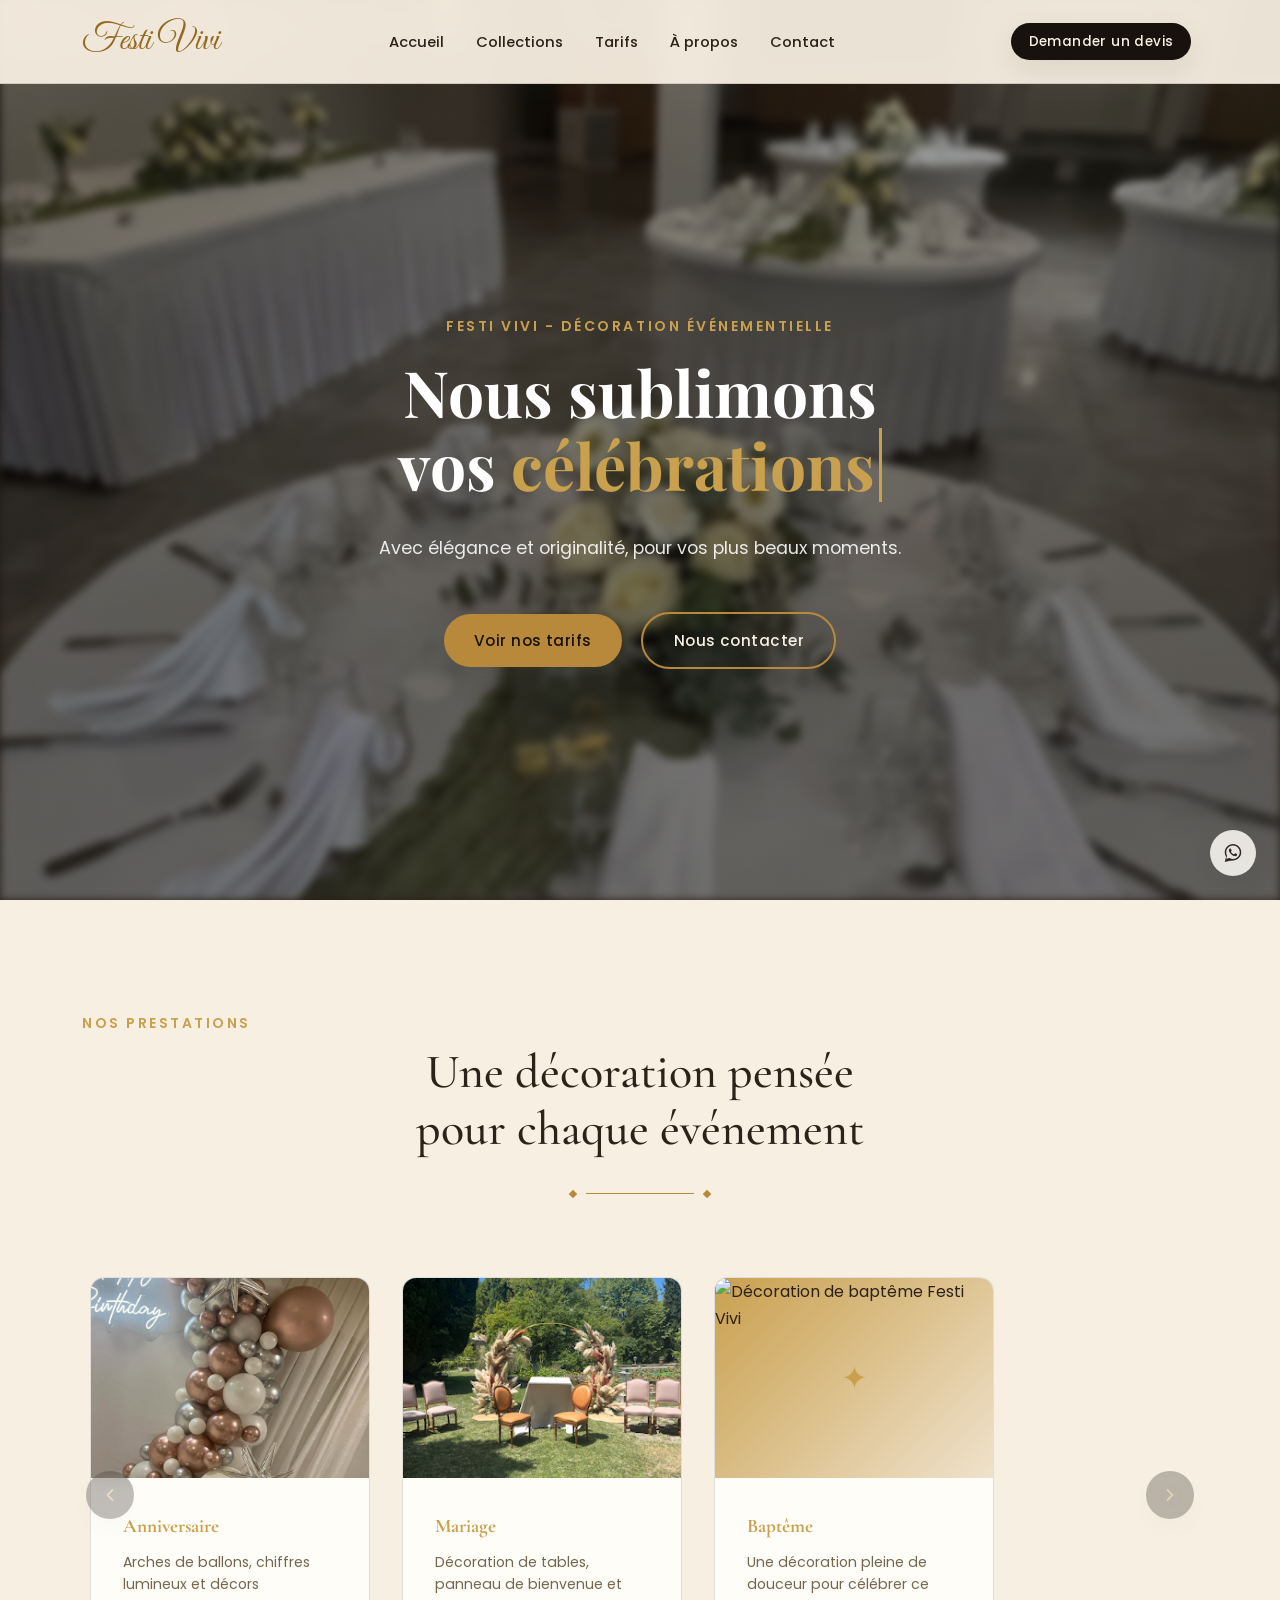
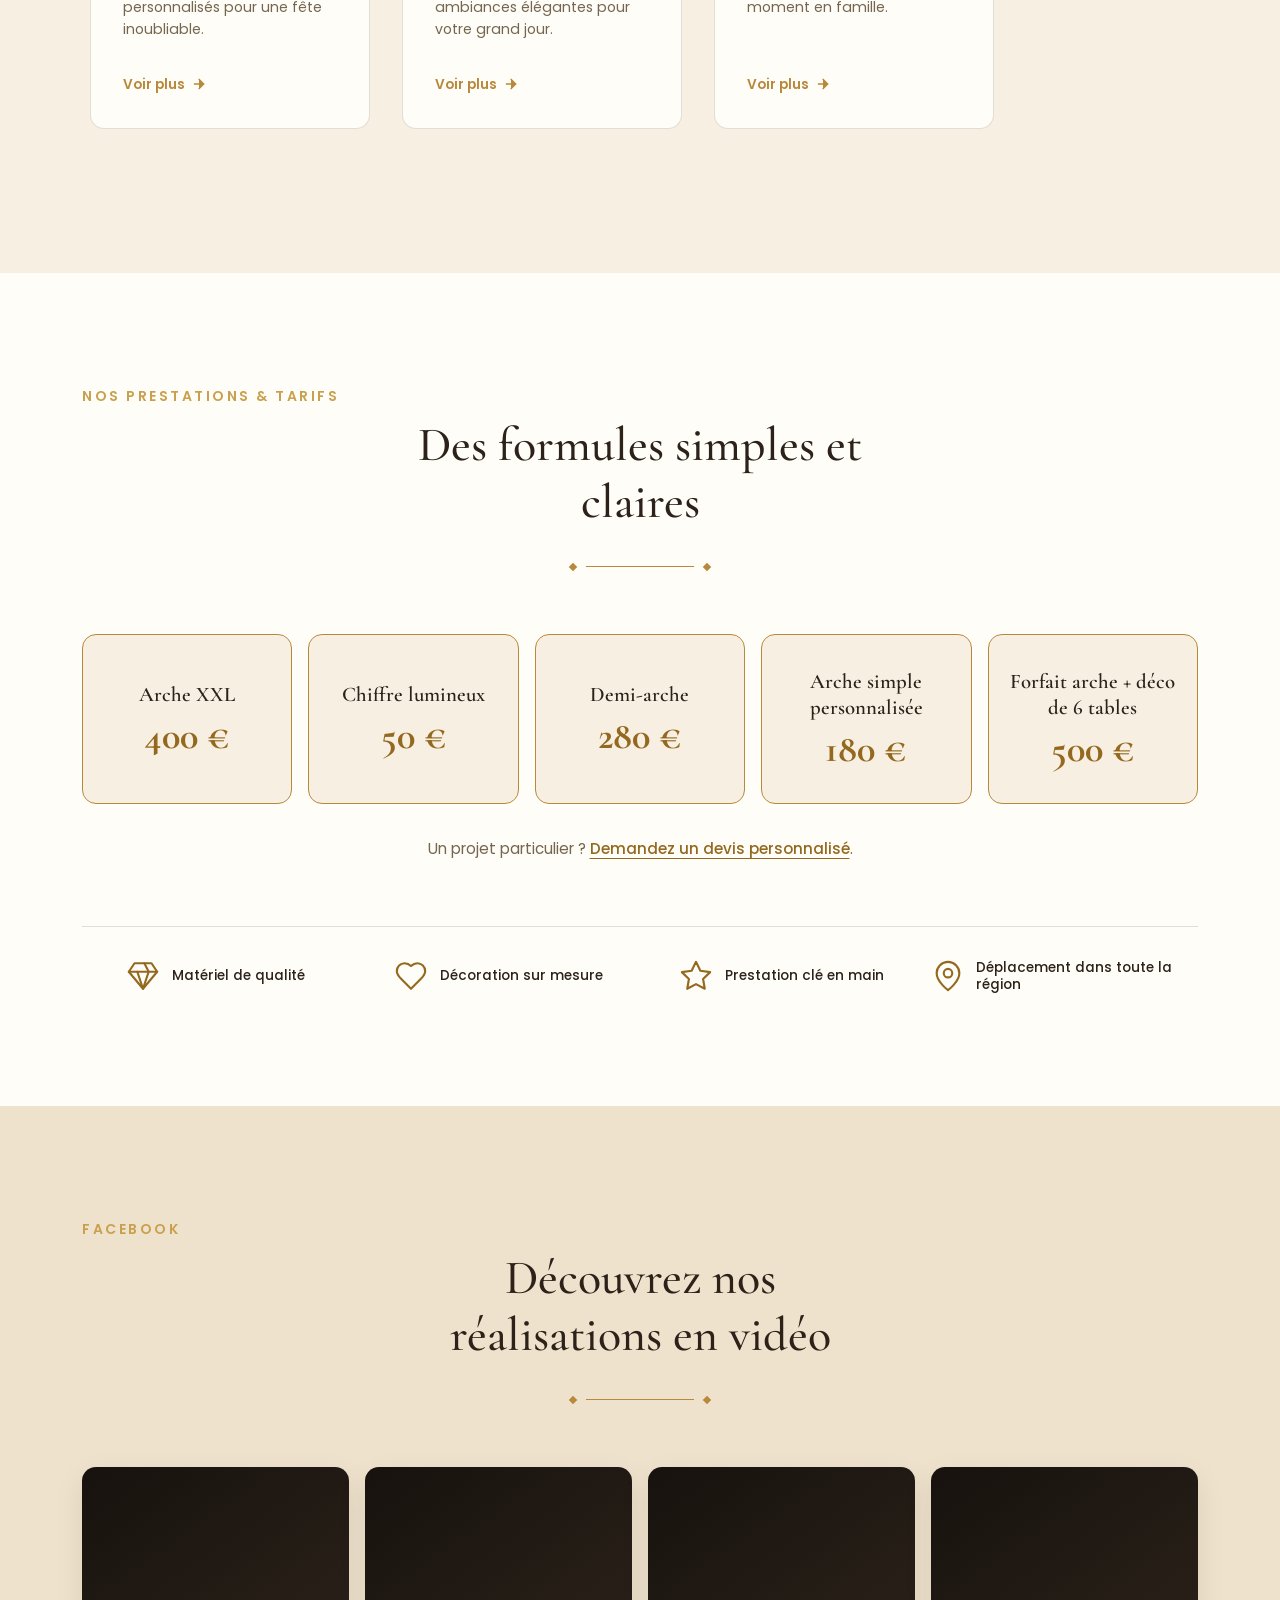
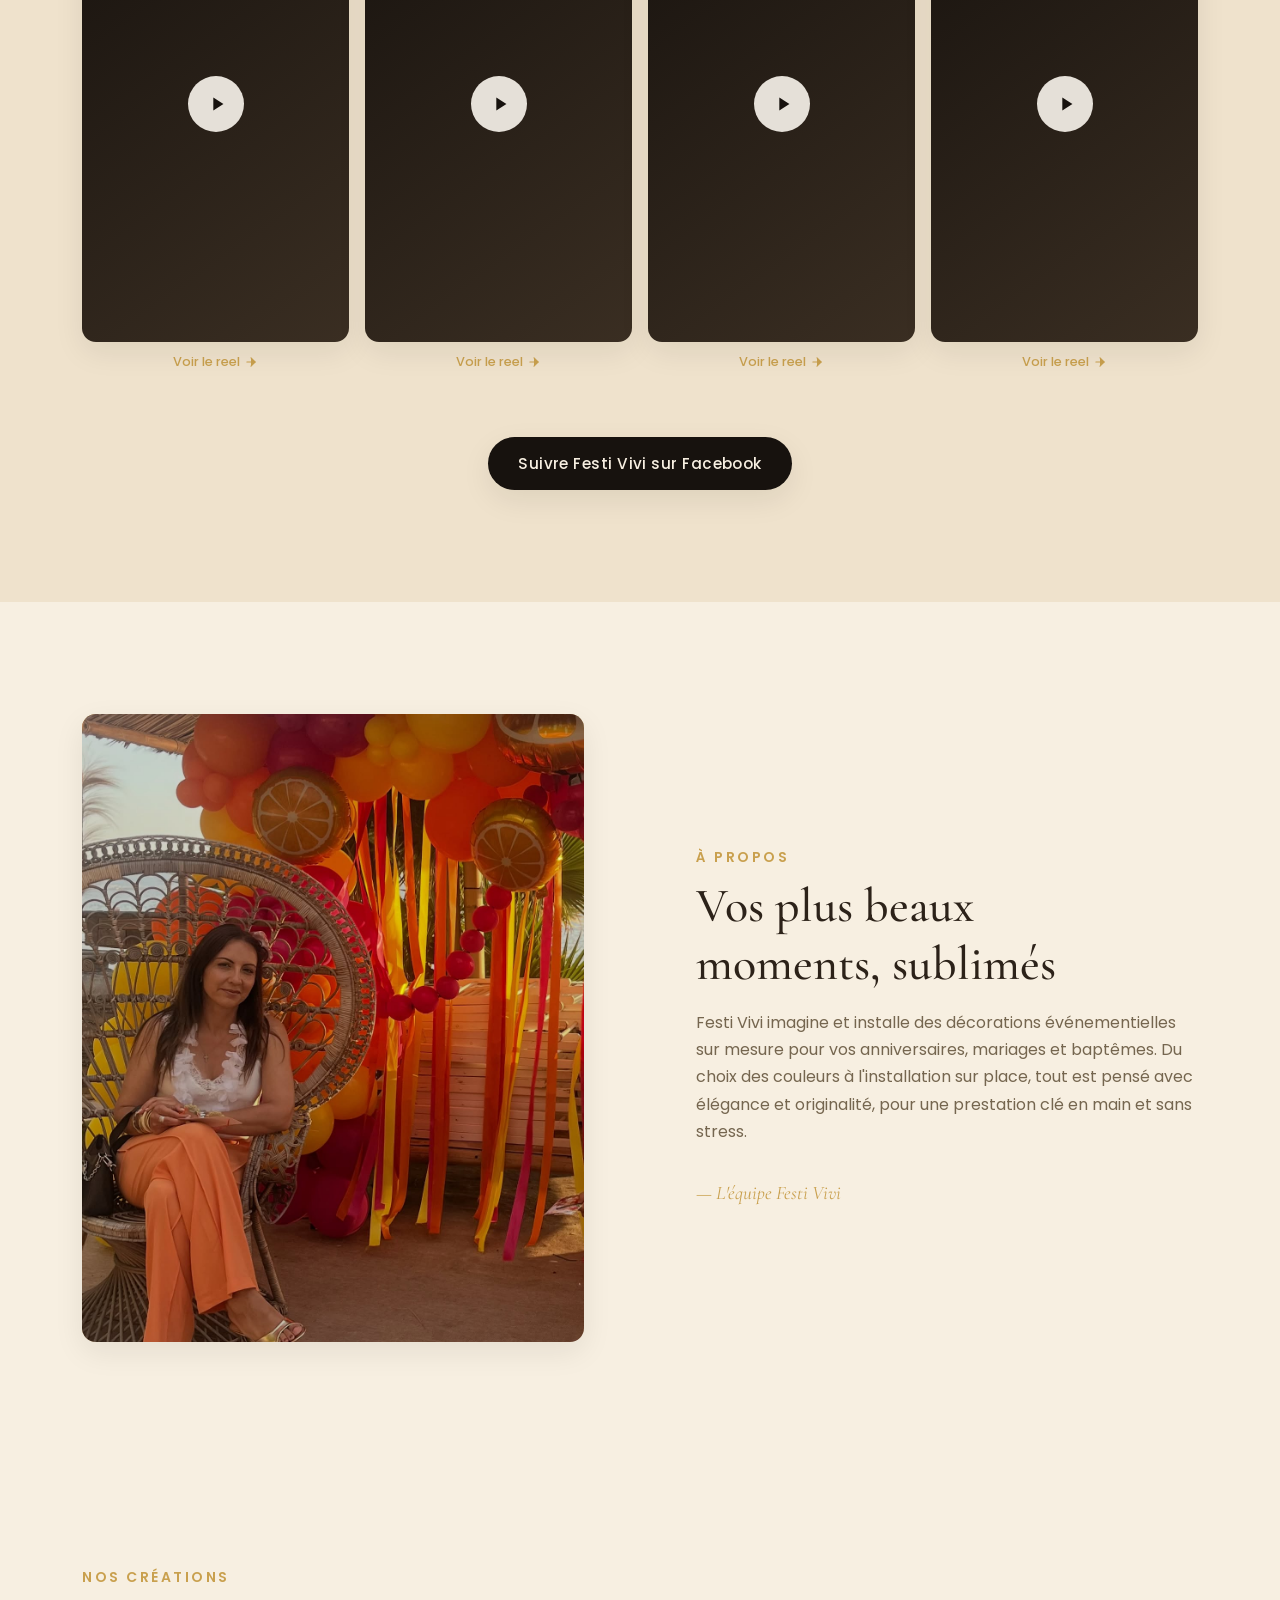
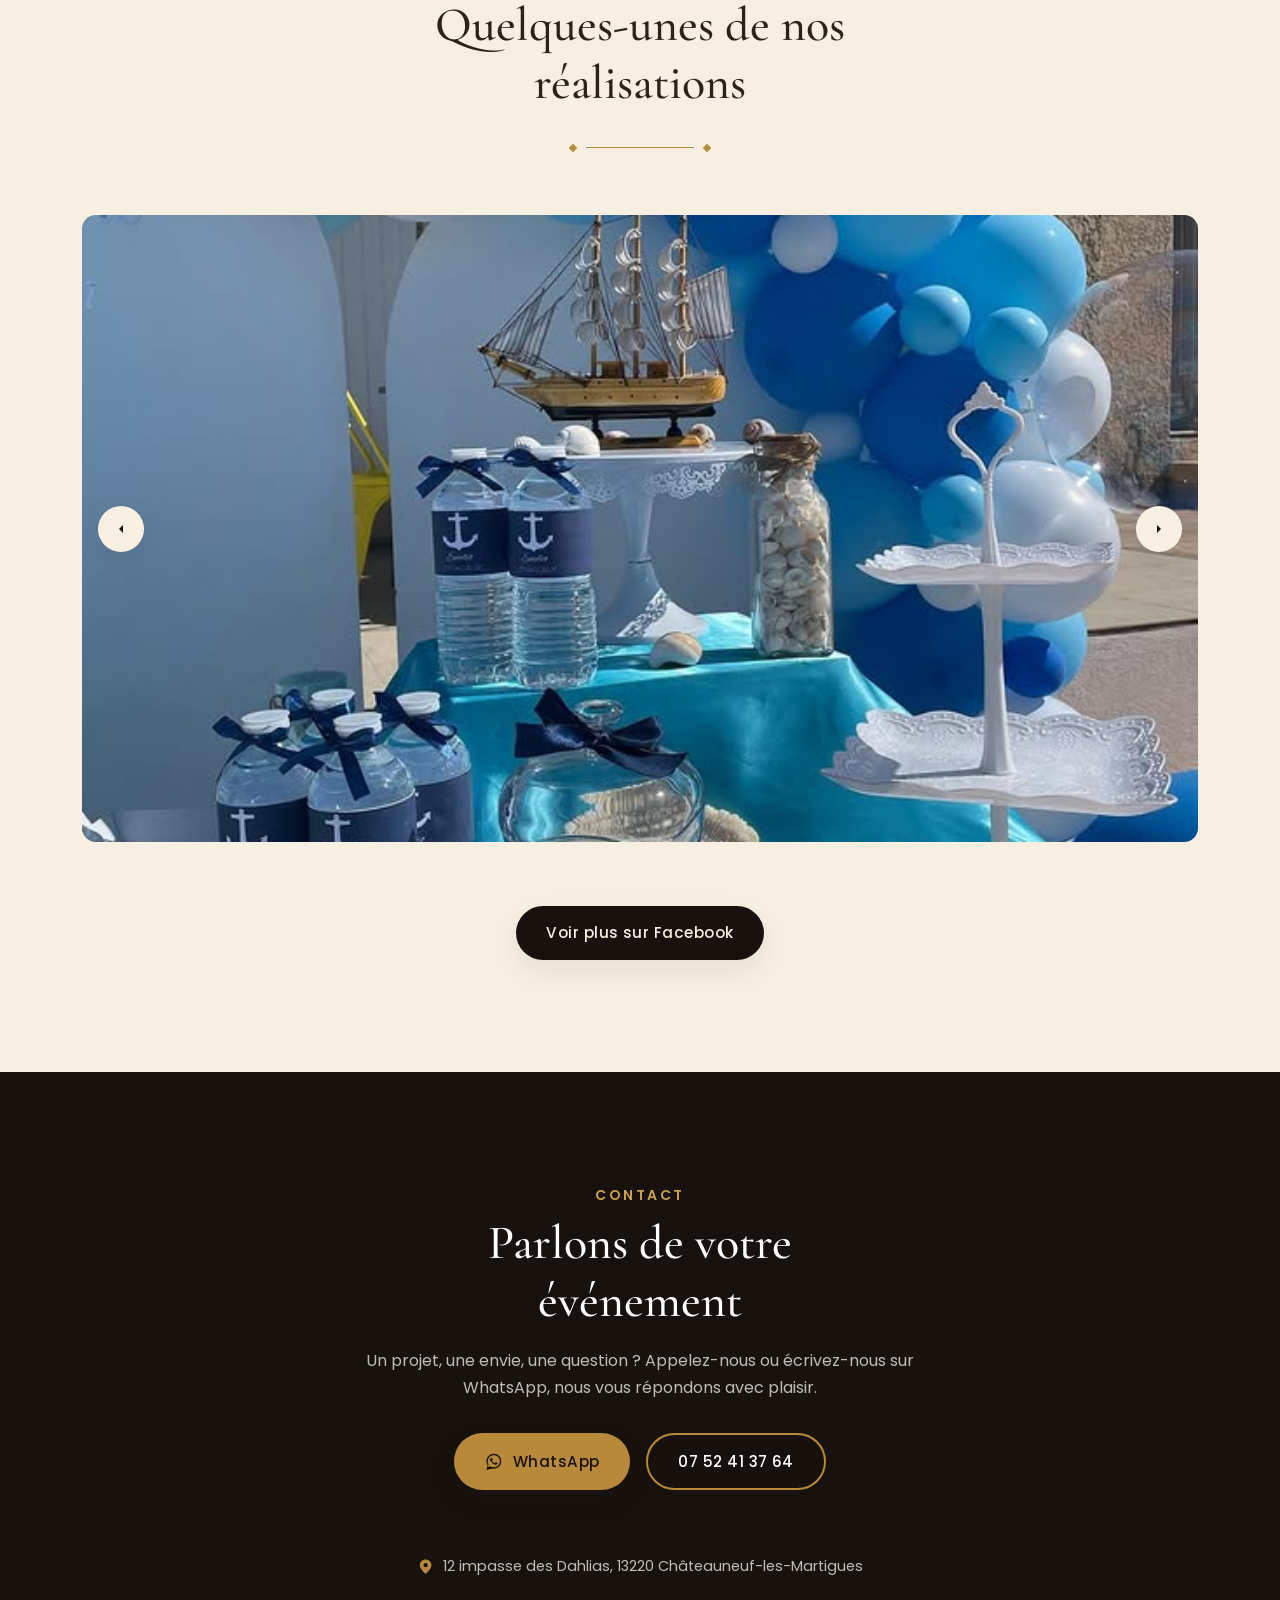
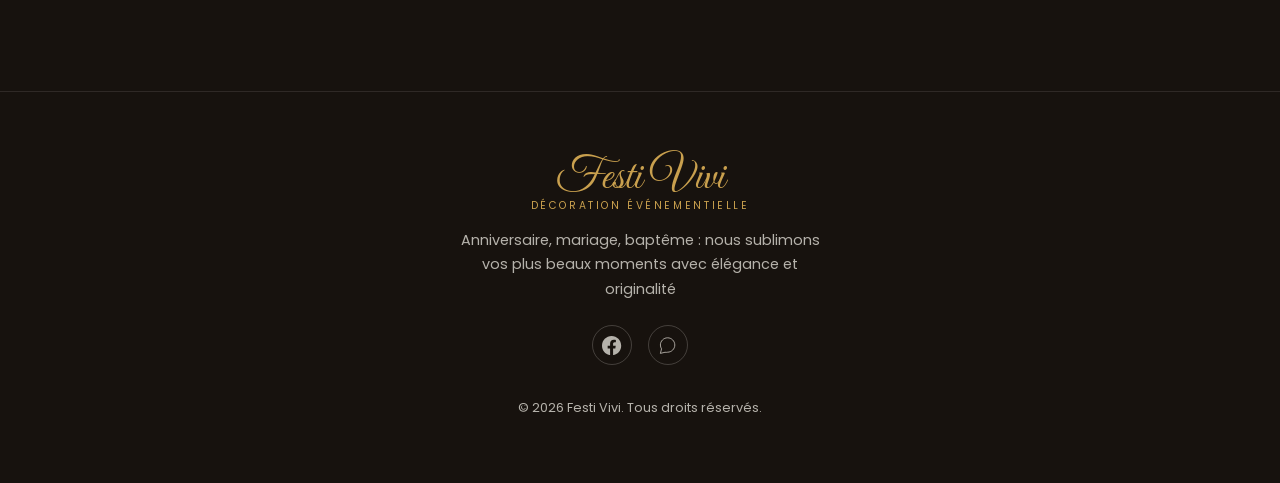
==== index.html @ f4a9a360 "v0.8" ====
<!doctype html>
<html lang="fr">
  <head>
    <meta charset="UTF-8" />
    <meta name="viewport" content="width=device-width, initial-scale=1.0" />
    <title>Festi Vivi — Décoration événementielle</title>
    <meta
      name="description"
      content="Festi Vivi : décoration événementielle à Châteauneuf-les-Martigues. Anniversaires, mariages et baptêmes : arches de ballons, chiffres lumineux et décorations sur mesure, avec élégance et originalité."
    />

    <link rel="preconnect" href="https://fonts.googleapis.com" />
    <link rel="preconnect" href="https://fonts.gstatic.com" crossorigin />
    <link
      href="https://fonts.googleapis.com/css2?family=Cormorant+Garamond:ital,wght@0,400;0,500;0,600;1,500&family=Poppins:wght@300;400;500;600&family=Playfair+Display:ital,wght@0,400;0,600;0,700;1,400&family=Great+Vibes&display=swap"
      rel="stylesheet"
    />

    <link rel="stylesheet" href="style.css" />
    <!-- Thème Festi Vivi : doit rester APRÈS style.css -->
    <link rel="stylesheet" href="festivivi.css" />
  </head>
  <body>
    <a href="#main-content" class="skip-link">Aller au contenu principal</a>

    <!-- ============ HEADER ============ -->
    <header class="site-header" id="site-header">
      <div class="header__inner">
        <a href="#accueil" class="logo" aria-label="Festi Vivi, retour à l'accueil">
          <span class="logo__main logo__script">Festi Vivi</span>
        </a>

        <nav class="main-nav" id="main-nav" aria-label="Navigation principale">
          <ul class="main-nav__list">
            <li><a href="index.html" class="main-nav__link">Accueil</a></li>
            <li><a href="collections.html" class="main-nav__link">Collections</a></li>
            <li><a href="#tarifs" class="main-nav__link">Tarifs</a></li>
            <li><a href="about.html" class="main-nav__link">À propos</a></li>
            <li><a href="contact.html" class="main-nav__link">Contact</a></li>
          </ul>
        </nav>

        <div class="header__actions">
          <a href="devis.html" class="btn btn--gold btn--small header__cta">Demander un devis</a>

          <button
            type="button"
            class="burger"
            id="burger"
            aria-expanded="false"
            aria-controls="main-nav"
            aria-label="Ouvrir le menu"
          >
            <span class="burger__bar"></span>
            <span class="burger__bar"></span>
            <span class="burger__bar"></span>
          </button>
        </div>
      </div>
    </header>

    <main id="main-content">
      <!-- ============ HERO ============ -->
      <section class="hero" id="accueil">
        <!-- IMAGE: remplacer assets/images/hero.webp par une belle photo (arche de ballons) -->
        <img
          class="hero__image"
          src="assets/images/hero.webp"
          alt="Arche de ballons Festi Vivi"
          onerror="this.style.display = 'none'"
        />
        <div class="hero__overlay" aria-hidden="true"></div>

        <div class="hero__content">
          <p class="eyebrow eyebrow--on-dark">
            Festi Vivi - Décoration événementielle
          </p>
          <h1 class="hero__title">
            Nous sublimons vos
            <span class="hero__typewriter" id="heroTypewriter" aria-live="polite"></span>
          </h1>
          <p class="hero__subtitle">
            Avec élégance et originalité, pour vos plus beaux moments.
          </p>
          <a href="#tarifs" class="btn btn--gold hero__btn">Voir nos tarifs</a>
          <a href="contact.html" class="btn btn--outline hero__btn">Nous contacter</a>
        </div>
      </section>

      <!-- ============ PRESTATIONS — CARROUSEL ============ -->
      <section class="section collections" id="collections">
        <div class="container">
          <p class="eyebrow">Nos prestations</p>
          <h2 class="section__title">Une décoration pensée pour chaque événement</h2>
          <div class="divider" aria-hidden="true"><span></span></div>

          <div class="carousel">
            <button class="carousel__arrow carousel__arrow--left" id="carouselPrev" aria-label="Prestation précédente">
              <svg viewBox="0 0 24 24" fill="none" stroke="currentColor" stroke-width="2" stroke-linecap="round" stroke-linejoin="round"><path d="m15 18-6-6 6-6" /></svg>
            </button>
            <button class="carousel__arrow carousel__arrow--right" id="carouselNext" aria-label="Prestation suivante">
              <svg viewBox="0 0 24 24" fill="none" stroke="currentColor" stroke-width="2" stroke-linecap="round" stroke-linejoin="round"><path d="m9 18 6-6-6-6" /></svg>
            </button>

            <div class="carousel__track">
              <article class="card">
                <div class="card__image">
                  <img src="assets/images/prestation-anniversaire.webp" alt="Décoration d'anniversaire Festi Vivi" loading="lazy" onerror="this.parentElement.classList.add('is-placeholder')" />
                </div>
                <div class="card__body">
                  <h3 class="card__title">Anniversaire</h3>
                  <p class="card__text">Arches de ballons, chiffres lumineux et décors personnalisés pour une fête inoubliable.</p>
                  <a href="collections.html#anniversaire" class="card__link">
                    Voir plus
                    <svg viewBox="0 0 24 24" fill="none" stroke="currentColor" stroke-width="2" stroke-linecap="round" stroke-linejoin="round"><path d="M5 12h14" /><path d="m12 5 7 7-7 7" /></svg>
                  </a>
                </div>
              </article>

              <article class="card">
                <div class="card__image">
                  <img src="assets/images/prestation-mariage.webp" alt="Décoration de mariage Festi Vivi" loading="lazy" onerror="this.parentElement.classList.add('is-placeholder')" />
                </div>
                <div class="card__body">
                  <h3 class="card__title">Mariage</h3>
                  <p class="card__text">Décoration de tables, panneau de bienvenue et ambiances élégantes pour votre grand jour.</p>
                  <a href="collections.html#mariage" class="card__link">
                    Voir plus
                    <svg viewBox="0 0 24 24" fill="none" stroke="currentColor" stroke-width="2" stroke-linecap="round" stroke-linejoin="round"><path d="M5 12h14" /><path d="m12 5 7 7-7 7" /></svg>
                  </a>
                </div>
              </article>

              <article class="card">
                <div class="card__image">
                  <img src="assets/images/prestation-bapteme.webp" alt="Décoration de baptême Festi Vivi" loading="lazy" onerror="this.parentElement.classList.add('is-placeholder')" />
                </div>
                <div class="card__body">
                  <h3 class="card__title">Baptême</h3>
                  <p class="card__text">Une décoration pleine de douceur pour célébrer ce moment en famille.</p>
                  <a href="collections.html#bapteme" class="card__link">
                    Voir plus
                    <svg viewBox="0 0 24 24" fill="none" stroke="currentColor" stroke-width="2" stroke-linecap="round" stroke-linejoin="round"><path d="M5 12h14" /><path d="m12 5 7 7-7 7" /></svg>
                  </a>
                </div>
              </article>
            </div>
          </div>
        </div>
      </section>

      <!-- ============ TARIFS ============ -->
      <section class="section pricing" id="tarifs">
        <div class="container">
          <p class="eyebrow">Nos prestations &amp; tarifs</p>
          <h2 class="section__title">Des formules simples et claires</h2>
          <div class="divider" aria-hidden="true"><span></span></div>

          <ul class="pricing__grid">
            <li class="price-card">
              <h3 class="price-card__name">Arche XXL</h3>
              <p class="price-card__price">400&nbsp;€</p>
            </li>
            <li class="price-card">
              <h3 class="price-card__name">Chiffre lumineux</h3>
              <p class="price-card__price">50&nbsp;€</p>
            </li>
            <li class="price-card">
              <h3 class="price-card__name">Demi-arche</h3>
              <p class="price-card__price">280&nbsp;€</p>
            </li>
            <li class="price-card">
              <h3 class="price-card__name">Arche simple personnalisée</h3>
              <p class="price-card__price">180&nbsp;€</p>
            </li>
            <li class="price-card">
              <h3 class="price-card__name">Forfait arche + déco de 6 tables</h3>
              <p class="price-card__price">500&nbsp;€</p>
            </li>
          </ul>
          <p class="pricing__note">
            Un projet particulier ? <a href="devis.html">Demandez un devis personnalisé</a>.
          </p>

          <ul class="perks">
            <li class="perk">
              <svg viewBox="0 0 24 24" aria-hidden="true"><path d="M6 3h12l4 6-10 12L2 9z" /><path d="M2 9h20" /><path d="m8 9 4 12 4-12-3-6" /></svg>
              <span>Matériel de qualité</span>
            </li>
            <li class="perk">
              <svg viewBox="0 0 24 24" aria-hidden="true"><path d="M19 14c1.49-1.46 3-3.21 3-5.5A5.5 5.5 0 0 0 16.5 3c-1.76 0-3 .5-4.5 2-1.5-1.5-2.74-2-4.5-2A5.5 5.5 0 0 0 2 8.5c0 2.3 1.5 4.05 3 5.5l7 7Z" /></svg>
              <span>Décoration sur mesure</span>
            </li>
            <li class="perk">
              <svg viewBox="0 0 24 24" aria-hidden="true"><polygon points="12 2 15.09 8.26 22 9.27 17 14.14 18.18 21.02 12 17.77 5.82 21.02 7 14.14 2 9.27 8.91 8.26 12 2" /></svg>
              <span>Prestation clé en main</span>
            </li>
            <li class="perk">
              <svg viewBox="0 0 24 24" aria-hidden="true"><path d="M20 10c0 6-8 12-8 12s-8-6-8-12a8 8 0 0 1 16 0Z" /><circle cx="12" cy="10" r="3" /></svg>
              <span>Déplacement dans toute la région</span>
            </li>
          </ul>
        </div>
      </section>

      <!-- ============ REELS FACEBOOK ============ -->
      <!-- ⚠️ À FAIRE : remplace les 4 liens REMPLACE_ID par les vrais reels de la page Festi Vivi
           (ouvre un reel sur Facebook > clic droit sur la date > « Copier l'adresse du lien »).
           Les vidéos clip-1.mp4 à clip-4.mp4 se génèrent avec download_clips.py. -->
      <section class="section instagram" id="reels">
        <div class="container">
          <p class="eyebrow">Facebook</p>
          <h2 class="section__title">Découvrez nos réalisations en vidéo</h2>
          <div class="divider" aria-hidden="true"><span></span></div>

          <div class="instagram__grid">
            <figure class="ig-card">
              <div class="ig-card__media">
                <video class="ig-card__video" muted loop playsinline preload="none" poster="assets/images/clip-1-poster.webp">
                  <source src="assets/videos/clip-1.mp4" type="video/mp4" />
                </video>
                <button type="button" class="ig-card__play" aria-label="Lire la vidéo 1"><svg viewBox="0 0 24 24" aria-hidden="true"><path d="M8 5v14l11-7z" /></svg></button>
              </div>
              <a class="ig-card__reel-link" href="https://www.facebook.com/reel/REMPLACE_ID_1" target="_blank" rel="noopener noreferrer">
                Voir le reel
                <svg viewBox="0 0 24 24" fill="none" stroke="currentColor" stroke-width="2" stroke-linecap="round" stroke-linejoin="round" aria-hidden="true"><path d="M5 12h14" /><path d="m12 5 7 7-7 7" /></svg>
              </a>
            </figure>

            <figure class="ig-card">
              <div class="ig-card__media">
                <video class="ig-card__video" muted loop playsinline preload="none" poster="assets/images/clip-2-poster.webp">
                  <source src="assets/videos/clip-2.mp4" type="video/mp4" />
                </video>
                <button type="button" class="ig-card__play" aria-label="Lire la vidéo 2"><svg viewBox="0 0 24 24" aria-hidden="true"><path d="M8 5v14l11-7z" /></svg></button>
              </div>
              <a class="ig-card__reel-link" href="https://www.facebook.com/reel/REMPLACE_ID_2" target="_blank" rel="noopener noreferrer">
                Voir le reel
                <svg viewBox="0 0 24 24" fill="none" stroke="currentColor" stroke-width="2" stroke-linecap="round" stroke-linejoin="round" aria-hidden="true"><path d="M5 12h14" /><path d="m12 5 7 7-7 7" /></svg>
              </a>
            </figure>

            <figure class="ig-card">
              <div class="ig-card__media">
                <video class="ig-card__video" muted loop playsinline preload="none" poster="assets/images/clip-3-poster.webp">
                  <source src="assets/videos/clip-3.mp4" type="video/mp4" />
                </video>
                <button type="button" class="ig-card__play" aria-label="Lire la vidéo 3"><svg viewBox="0 0 24 24" aria-hidden="true"><path d="M8 5v14l11-7z" /></svg></button>
              </div>
              <a class="ig-card__reel-link" href="https://www.facebook.com/reel/REMPLACE_ID_3" target="_blank" rel="noopener noreferrer">
                Voir le reel
                <svg viewBox="0 0 24 24" fill="none" stroke="currentColor" stroke-width="2" stroke-linecap="round" stroke-linejoin="round" aria-hidden="true"><path d="M5 12h14" /><path d="m12 5 7 7-7 7" /></svg>
              </a>
            </figure>

            <figure class="ig-card">
              <div class="ig-card__media">
                <video class="ig-card__video" muted loop playsinline preload="none" poster="assets/images/clip-4-poster.webp">
                  <source src="assets/videos/clip-4.mp4" type="video/mp4" />
                </video>
                <button type="button" class="ig-card__play" aria-label="Lire la vidéo 4"><svg viewBox="0 0 24 24" aria-hidden="true"><path d="M8 5v14l11-7z" /></svg></button>
              </div>
              <a class="ig-card__reel-link" href="https://www.facebook.com/reel/REMPLACE_ID_4" target="_blank" rel="noopener noreferrer">
                Voir le reel
                <svg viewBox="0 0 24 24" fill="none" stroke="currentColor" stroke-width="2" stroke-linecap="round" stroke-linejoin="round" aria-hidden="true"><path d="M5 12h14" /><path d="m12 5 7 7-7 7" /></svg>
              </a>
            </figure>
          </div>

          <a href="https://www.facebook.com/people/Festi-vivi/100068612711866/" target="_blank" rel="noopener noreferrer" class="btn btn--gold instagram__btn">Suivre Festi Vivi sur Facebook</a>
        </div>
      </section>

      <!-- ============ À PROPOS ============ -->
      <section class="section approach" id="approche">
        <div class="container approach__inner">
          <div class="approach__media">
            <!-- IMAGE: assets/images/approche.webp -->
            <img src="assets/images/approche.webp" alt="Installation d'une décoration Festi Vivi" loading="lazy" onerror="this.parentElement.classList.add('is-placeholder')" />
          </div>
          <div class="approach__content">
            <p class="eyebrow">À propos</p>
            <h2 class="section__title section__title--left">Vos plus beaux moments, sublimés</h2>
            <p class="approach__text">
              Festi Vivi imagine et installe des décorations événementielles sur mesure pour vos anniversaires, mariages et baptêmes.

              Du choix des couleurs à l'installation sur place, tout est pensé avec élégance et originalité, pour une prestation clé en main et sans stress.
            </p>
            <p class="approach__signature">— L'équipe Festi Vivi</p>
          </div>
        </div>
      </section>

      <!-- ============ GALERIE ============ -->
      <section class="section gallery" id="galerie">
        <div class="container">
          <p class="eyebrow">Nos créations</p>
          <h2 class="section__title">Quelques-unes de nos réalisations</h2>
          <div class="divider" aria-hidden="true"><span></span></div>

          <div class="gallery__slider" id="gallery-slider">
            <div class="gallery__track" id="gallery-track">
              <!-- IMAGES: assets/images/gallery-1.webp à gallery-6.webp -->
              <div class="gallery__slide"><img src="assets/images/gallery-1.webp" alt="Création Festi Vivi 1" loading="lazy" onerror="this.parentElement.classList.add('is-placeholder')" /></div>
              <div class="gallery__slide"><img src="assets/images/gallery-2.webp" alt="Création Festi Vivi 2" loading="lazy" onerror="this.parentElement.classList.add('is-placeholder')" /></div>
              <div class="gallery__slide"><img src="assets/images/gallery-3.webp" alt="Création Festi Vivi 3" loading="lazy" onerror="this.parentElement.classList.add('is-placeholder')" /></div>
              <div class="gallery__slide"><img src="assets/images/gallery-4.webp" alt="Création Festi Vivi 4" loading="lazy" onerror="this.parentElement.classList.add('is-placeholder')" /></div>
              <div class="gallery__slide"><img src="assets/images/gallery-5.webp" alt="Création Festi Vivi 5" loading="lazy" onerror="this.parentElement.classList.add('is-placeholder')" /></div>
              <div class="gallery__slide"><img src="assets/images/gallery-6.webp" alt="Création Festi Vivi 6" loading="lazy" onerror="this.parentElement.classList.add('is-placeholder')" /></div>
            </div>

            <button type="button" class="gallery__arrow gallery__arrow--prev" id="gallery-prev" aria-label="Image précédente">
              <svg viewBox="0 0 24 24" aria-hidden="true"><path d="M15 18l-6-6 6-6" /></svg>
            </button>
            <button type="button" class="gallery__arrow gallery__arrow--next" id="gallery-next" aria-label="Image suivante">
              <svg viewBox="0 0 24 24" aria-hidden="true"><path d="M9 18l6-6-6-6" /></svg>
            </button>
          </div>

          <div class="gallery__cta">
            <a href="https://www.facebook.com/people/Festi-vivi/100068612711866/" target="_blank" rel="noopener noreferrer" class="btn btn--gold">Voir plus sur Facebook</a>
          </div>
        </div>
      </section>

      <!-- ============ CONTACT ============ -->
      <section class="section contact" id="contact">
        <div class="container contact__inner">
          <p class="eyebrow eyebrow--on-dark">Contact</p>
          <h2 class="section__title section__title--on-dark">Parlons de votre événement</h2>
          <p class="contact__text">
            Un projet, une envie, une question ? Appelez-nous ou écrivez-nous sur WhatsApp, nous vous répondons avec plaisir.
          </p>

          <div class="contact__actions">
            <a href="https://wa.me/33752413764" target="_blank" rel="noopener noreferrer" class="btn btn--gold contact__btn">
              <svg class="contact__btn-icon" viewBox="0 0 32 32" aria-hidden="true">
                <path d="M16.001 3C9.373 3 4 8.373 4 15c0 2.386.696 4.607 1.897 6.475L4 29l7.72-1.86A11.94 11.94 0 0 0 16 27c6.628 0 12-5.373 12-12S22.629 3 16.001 3zm0 21.8a9.76 9.76 0 0 1-4.98-1.363l-.357-.213-4.583 1.104 1.223-4.47-.232-.367A9.76 9.76 0 0 1 6.2 15c0-5.404 4.397-9.8 9.801-9.8 5.403 0 9.8 4.396 9.8 9.8 0 5.404-4.397 9.8-9.8 9.8zm5.377-7.34c-.294-.147-1.74-.859-2.01-.957-.27-.098-.466-.147-.663.147-.196.294-.76.957-.933 1.153-.172.196-.343.22-.637.073-.294-.147-1.24-.457-2.362-1.457-.873-.779-1.463-1.74-1.635-2.034-.172-.294-.018-.453.129-.6.132-.132.294-.343.441-.514.147-.172.196-.294.294-.49.098-.196.049-.367-.024-.514-.073-.147-.663-1.597-.909-2.187-.239-.574-.482-.497-.663-.506l-.564-.01c-.196 0-.514.073-.784.367-.27.294-1.03 1.006-1.03 2.455 0 1.448 1.055 2.848 1.202 3.044.147.196 2.076 3.17 5.032 4.444.703.303 1.251.484 1.679.62.705.224 1.347.192 1.854.117.566-.084 1.74-.712 1.985-1.4.245-.69.245-1.28.172-1.4-.073-.122-.269-.196-.563-.343z" />
              </svg>
              <span>WhatsApp</span>
            </a>
            <a href="tel:+33752413764" class="btn btn--outline contact__btn"><span>07 52 41 37 64</span></a>
          </div>

          <ul class="contact__infos">
            <li>
              <svg viewBox="0 0 24 24" aria-hidden="true"><path d="M12 2C7.6 2 4 5.6 4 10c0 5.4 8 12 8 12s8-6.6 8-12c0-4.4-3.6-8-8-8zm0 11a3 3 0 1 1 0-6 3 3 0 0 1 0 6z" /></svg>
              <span>12 impasse des Dahlias, 13220 Châteauneuf-les-Martigues</span>
            </li>
          </ul>
        </div>
      </section>
    </main>

    <!-- ============ FOOTER ============ -->
    <footer class="site-footer">
      <div class="container site-footer__inner">
        <div class="site-footer__brand">
          <span class="logo__main logo__script">Festi Vivi</span>
          <span class="logo__sub">Décoration événementielle</span>
        </div>
        <p class="site-footer__tagline">
          Anniversaire, mariage, baptême : nous sublimons vos plus beaux moments avec élégance et originalité
        </p>
        <div class="site-footer__socials">
          <a href="https://www.facebook.com/people/Festi-vivi/100068612711866/" target="_blank" rel="noopener noreferrer" aria-label="Facebook Festi Vivi">
            <svg viewBox="0 0 24 24" aria-hidden="true"><path d="M24 12.073c0-6.627-5.373-12-12-12s-12 5.373-12 12c0 5.99 4.388 10.954 10.125 11.854v-8.385H7.078v-3.47h3.047V9.43c0-3.007 1.792-4.669 4.533-4.669 1.312 0 2.686.235 2.686.235v2.953H15.83c-1.491 0-1.956.925-1.956 1.874v2.25h3.328l-.532 3.47h-2.796v8.385C19.612 23.027 24 18.062 24 12.073z" /></svg>
          </a>
          <!-- Instagram : ajoute le lien du compte ici quand tu l'as -->
          <a href="https://wa.me/33752413764" target="_blank" rel="noopener noreferrer" aria-label="WhatsApp Festi Vivi">
            <svg viewBox="0 0 32 32" aria-hidden="true"><path d="M16.001 3C9.373 3 4 8.373 4 15c0 2.386.696 4.607 1.897 6.475L4 29l7.72-1.86A11.94 11.94 0 0 0 16 27c6.628 0 12-5.373 12-12S22.629 3 16.001 3z" fill="none" stroke="currentColor" stroke-width="1.5" /></svg>
          </a>
        </div>
        <p class="site-footer__copy">
          © <span id="current-year">2026</span> Festi Vivi. Tous droits réservés.
        </p>
      </div>
    </footer>

    <!-- ============ BOUTON WHATSAPP FLOTTANT ============ -->
    <a href="https://wa.me/33752413764" target="_blank" rel="noopener noreferrer" class="whatsapp-float" aria-label="Contacter Festi Vivi sur WhatsApp">
      <svg viewBox="0 0 32 32" aria-hidden="true">
        <path d="M16.001 3C9.373 3 4 8.373 4 15c0 2.386.696 4.607 1.897 6.475L4 29l7.72-1.86A11.94 11.94 0 0 0 16 27c6.628 0 12-5.373 12-12S22.629 3 16.001 3zm0 21.8a9.76 9.76 0 0 1-4.98-1.363l-.357-.213-4.583 1.104 1.223-4.47-.232-.367A9.76 9.76 0 0 1 6.2 15c0-5.404 4.397-9.8 9.801-9.8 5.403 0 9.8 4.396 9.8 9.8 0 5.404-4.397 9.8-9.8 9.8zm5.377-7.34c-.294-.147-1.74-.859-2.01-.957-.27-.098-.466-.147-.663.147-.196.294-.76.957-.933 1.153-.172.196-.343.22-.637.073-.294-.147-1.24-.457-2.362-1.457-.873-.779-1.463-1.74-1.635-2.034-.172-.294-.018-.453.129-.6.132-.132.294-.343.441-.514.147-.172.196-.294.294-.49.098-.196.049-.367-.024-.514-.073-.147-.663-1.597-.909-2.187-.239-.574-.482-.497-.663-.506l-.564-.01c-.196 0-.514.073-.784.367-.27.294-1.03 1.006-1.03 2.455 0 1.448 1.055 2.848 1.202 3.044.147.196 2.076 3.17 5.032 4.444.703.303 1.251.484 1.679.62.705.224 1.347.192 1.854.117.566-.084 1.74-.712 1.985-1.4.245-.69.245-1.28.172-1.4-.073-.122-.269-.196-.563-.343z" />
      </svg>
    </a>

    <script src="script.js"></script>
  </body>
</html>
---- style.css ----
/* ==========================================================================
   AIGLE BLANC DÉCORATION
   Feuille de style principale
   Toutes les couleurs, polices et espacements passent par les variables
   ci-dessous : modifie uniquement ces valeurs pour changer le style global.
   ========================================================================== */

:root {
  /* Couleurs — thème clair, accent doré */
  --color-ink: #2a1a20;
  --color-ink-light: #4a3038;
  --color-cream: #f8eee8;
  --color-cream-dark: #eeddd5;
  --color-surface: #fffdfc;
  --color-text: #33252b;
  --color-text-muted: #7b6970;
  --color-gold: #c98fa6;
  --color-gold-dark: #a86d84;
  --color-gold-light: #d691a8;
  --color-burgundy: #b45c78;
  --color-white: #ffffff;
  --color-border: rgba(51, 37, 43, 0.12);

  /* Typographie */
  --font-display: "Cormorant Garamond", Georgia, serif;
  --font-body: "Poppins", "Segoe UI", sans-serif;

  --fs-h1: clamp(2.4rem, 5vw + 1rem, 4.6rem);
  --fs-h2: clamp(1.9rem, 3vw + 1rem, 3rem);
  --fs-h3: clamp(1.3rem, 1.5vw + 1rem, 1.6rem);
  --fs-body: 1rem;
  --fs-small: 0.875rem;

  /* Espacements */
  --space-xs: 0.5rem;
  --space-sm: 1rem;
  --space-md: 2rem;
  --space-lg: 4rem;
  --space-xl: 7rem;

  --container-width: 1180px;
  --radius-sm: 6px;
  --radius-md: 14px;
  --radius-full: 999px;

  --transition-fast: 0.2s ease;
  --transition-mid: 0.4s ease;
  --shadow-soft: 0 10px 30px rgba(28, 23, 18, 0.08);
  --shadow-strong: 0 20px 50px rgba(28, 23, 18, 0.18);

  --header-height: 84px;
}

/* ==========================================================================
   RESET & BASE
   ========================================================================== */

*,
*::before,
*::after {
  box-sizing: border-box;
  margin: 0;
  padding: 0;
}

html {
  scroll-behavior: smooth;
  scroll-padding-top: var(--header-height);
}

@media (prefers-reduced-motion: reduce) {
  html {
    scroll-behavior: auto;
  }
  *,
  *::before,
  *::after {
    animation-duration: 0.01ms !important;
    animation-iteration-count: 1 !important;
    transition-duration: 0.01ms !important;
    scroll-behavior: auto !important;
  }
}

body {
  font-family: var(--font-body);
  font-size: var(--fs-body);
  line-height: 1.7;
  color: var(--color-text);
  background: var(--color-cream);
  overflow-x: hidden;
}

img {
  max-width: 100%;
  display: block;
}

a {
  color: inherit;
  text-decoration: none;
}

ul {
  list-style: none;
}

button {
  font-family: inherit;
  cursor: pointer;
  border: none;
  background: none;
  color: inherit;
}

svg {
  width: 1.2em;
  height: 1.2em;
  fill: currentColor;
}

/* Focus visible clair et cohérent partout */
a:focus-visible,
button:focus-visible,
input:focus-visible {
  outline: 2px solid var(--color-gold-dark);
  outline-offset: 3px;
  border-radius: var(--radius-sm);
}

.container {
  width: 100%;
  max-width: var(--container-width);
  margin-inline: auto;
  padding-inline: var(--space-md);
}

/* Lien d'évitement accessibilité */
.skip-link {
  position: absolute;
  top: -100px;
  inset-inline-start: var(--space-sm);
  background: var(--color-ink);
  color: var(--color-white);
  padding: 0.75rem 1.25rem;
  border-radius: var(--radius-sm);
  z-index: 1000;
  transition: top var(--transition-fast);
}

.skip-link:focus {
  top: var(--space-sm);
}

/* ==========================================================================
   TYPOGRAPHIE PARTAGÉE
   ========================================================================== */

   .highlight {
    color: var(--color-ink-light);
    position: relative;
    z-index: 0;
   }

   .highlight::after {
    content: "";
    width: 100%;
    height: 30%;
    bottom: 0;
    left: 0;
    translate: 0 -25%;
    position: absolute;
    background: var(--color-gold);
    z-index: -1;
    transform: scaleX(0);
    transform-origin: left;
    animation: highlight-show forwards 1s ease-out .8s;
   }

   @keyframes highlight-show {
    from {
      transform: scaleX(0%);
    }
    to {
      transform: scaleX(100%);
    }
   }

.eyebrow {
  font-family: var(--font-body);
  font-size: var(--fs-small);
  letter-spacing: 0.18em;
  text-transform: uppercase;
  color: var(--color-gold-light);
  font-weight: 600;
  margin-bottom: var(--space-xs);
}

.eyebrow--on-dark {
  color: var(--color-gold-light);
}

.section__title {
  font-family: var(--font-display);
  font-weight: 500;
  font-size: var(--fs-h2);
  line-height: 1.2;
  max-width: 20ch;
  margin-inline: auto;
  text-align: center;
}

.section__title--left {
  margin-inline: 0;
  text-align: start;
}

.section__title--on-dark {
  color: var(--color-white);
}

.divider {
  display: flex;
  justify-content: center;
  align-items: center;
  margin: var(--space-md) auto;
  width: 140px;
}

.divider span {
  flex: 1;
  height: 1px;
  background: var(--color-gold);
  position: relative;
}

.divider::before,
.divider::after {
  content: "";
  width: 6px;
  height: 6px;
  background: var(--color-gold);
  transform: rotate(45deg);
}

.divider::before {
  margin-inline-end: 10px;
}
.divider::after {
  margin-inline-start: 10px;
}

/* ==========================================================================
   BOUTONS
   ========================================================================== */

.btn {
  display: inline-flex;
  align-items: center;
  gap: 0.6em;
  font-family: var(--font-body);
  font-weight: 500;
  font-size: 0.95rem;
  letter-spacing: 0.03em;
  padding: 0.9em 2em;
  margin: 0 0.5em;
  border-radius: var(--radius-full);
  transition:
    background var(--transition-fast),
    color var(--transition-fast),
    transform var(--transition-fast),
    border-color var(--transition-fast);
}

.btn:hover {
  transform: translateY(-2px);
}

.btn--gold {
  background: var(--color-ink);
  color: var(--color-cream);
  box-shadow: var(--shadow-soft);
}

.btn--gold:hover {
  background: var(--color-gold-dark);
}

.btn--outline {
  border: 2px solid var(--color-gold);
  color: var(--color-cream);
  background: hsla(0, 0%, 0%, 0.05);
}

.btn--outline:hover {
  background: var(--color-gold);
  color: var(--color-ink);
}

.btn--small {
  padding: 0.5em 1.3em;
  font-size: 0.85rem;
}

/* ==========================================================================
   HEADER
   ========================================================================== */

.site-header {
  position: fixed;
  inset-inline: 0;
  top: 0;
  height: var(--header-height);
  z-index: 500;
  background: rgb(224, 220, 220);
  backdrop-filter: blur(10px);
  border-bottom: 1px solid var(--color-border);
}

.header__inner {
  max-width: var(--container-width);
  margin-inline: auto;
  height: 100%;
  padding-inline: var(--space-md);
  display: flex;
  align-items: center;
  justify-content: space-between;
  gap: var(--space-md);
}

.logo {
  display: flex;
  flex-direction: column;
  line-height: 1.1;
}

.logo img {
  height: calc(var(--header-height) - 20px);
  filter: saturate(140%) brightness(85%);
}

.logo:not(:has(img)) {
  color: var(--color-ink-light);
  font-weight: 800;
  position: relative;
}

.logo:not(:has(img))::after {
  content: "";
  width: 85%;
  bottom: -6px;
  height: 3px;
  right: 0;
  position: absolute;
  background: var(--color-gold);
  transition: width var(--transition-fast);
}

.logo:not(:has(img)):hover::after {
  width: 110%;
}

.logo__main {
  font-family: var(--font-display);
  font-size: 1.5rem;
  font-weight: 600;
  color: var(--color-text);
}

.logo__sub {
  font-size: 0.65rem;
  letter-spacing: 0.25em;
  text-transform: uppercase;
  color: var(--color-gold-dark);
}

.main-nav__list {
  display: flex;
  gap: var(--space-md);
}

  .main-nav__cta-item {
    display: none;
  }

.main-nav__link {
  font-size: 0.92rem;
  font-weight: 500;
  position: relative;
  padding-block: 0.3em;
}

.main-nav__link::after {
  content: "";
  position: absolute;
  inset-inline: 0;
  bottom: 0;
  height: 1.5px;
  background: var(--color-gold);
  transform: scaleX(0);
  transition: transform var(--transition-fast);
}

.main-nav__link:hover::after,
.main-nav__link:focus-visible::after {
  transform: scaleX(1);
}

.header__actions {
  display: flex;
  align-items: center;
  gap: var(--space-sm);
}

.header__cta {
  white-space: nowrap;
}

.burger {
  display: none;
  flex-direction: column;
  gap: 5px;
  width: 26px;
  padding: 4px;
}

.burger__bar {
  height: 2px;
  width: 100%;
  background: var(--color-text);
  transition:
    transform var(--transition-fast),
    opacity var(--transition-fast);
}

.burger[aria-expanded="true"] .burger__bar:nth-child(1) {
  transform: translateY(7px) rotate(45deg);
}
.burger[aria-expanded="true"] .burger__bar:nth-child(2) {
  opacity: 0;
}
.burger[aria-expanded="true"] .burger__bar:nth-child(3) {
  transform: translateY(-7px) rotate(-45deg);
}

/* ==========================================================================
   HERO
   ========================================================================== */

.hero {
  position: relative;
  min-height: 100vh;
  display: flex;
  align-items: center;
  justify-content: center;
  padding-top: var(--header-height);
  background: linear-gradient(
    160deg,
    var(--color-ink) 0%,
    var(--color-ink-light) 100%
  );
  overflow: hidden;
}

.hero__image {
  position: absolute;
  inset: 0;
  width: 100%;
  height: 100%;
  object-fit: cover;
  object-position: center 25%;
  filter: blur(4px);
}

.hero__overlay {
  position: absolute;
  inset: 0;
  background: linear-gradient(
    180deg,
    rgba(28, 23, 18, 0.25) 0%,
    rgba(28, 23, 18, 0.45) 100%
  );
}

.hero__content {
  position: relative;
  z-index: 2;
  text-align: center;
  max-width: 780px;
  padding-inline: var(--space-md);
  color: var(--color-white);
}

.hero__title {
  font-family: "Playfair Display", sans-serif;
  font-size: clamp(2.2rem, 5.5vw, 4rem);
  font-weight: 700;
  line-height: 1.15;
  margin-block: var(--space-sm) var(--space-md);
  text-wrap: balance;
}

/* Mot animé façon "machine à écrire" dans le hero */
.hero__typewriter {
  display: inline-block;
  min-width: 0.5ch;
  color: var(--color-gold-light);
  font-style: normal;
  border-inline-end: 3px solid var(--color-gold-light);
  padding-inline-end: 4px;
  animation: hero-caret-blink 0.9s step-end infinite;
}

@keyframes hero-caret-blink {
  50% {
    border-color: transparent;
  }
}

.hero__btn {
  margin-top: var(--space-sm);
}

/* ==========================================================================
   SECTIONS GÉNÉRIQUES
   ========================================================================== */

.section {
  padding-block: var(--space-xl);
}

.collections {
  background: var(--color-cream);
  overflow: hidden;
}

/* ==========================================================================
   COLLECTIONS — CARROUSEL
   ========================================================================== */

.carousel {
  position: relative;
  margin-top: var(--space-lg);
}

/* Flèches de navigation — masquées sur mobile (on garde le swipe tactile) */
.carousel__arrow {
  display: none;
  position: absolute;
  top: 50%;
  transform: translateY(-50%);
  z-index: 10;
  width: 48px;
  height: 48px;
  border-radius: var(--radius-full);
  border: 1.5px solid var(--color-border);
  background: rgba(23, 19, 15, 0.9);
  backdrop-filter: blur(8px);
  -webkit-backdrop-filter: blur(8px);
  cursor: pointer;
  align-items: center;
  justify-content: center;
  box-shadow: var(--shadow-soft);
  transition:
    background var(--transition-mid),
    border-color var(--transition-mid),
    box-shadow var(--transition-mid),
    transform var(--transition-mid);
}

.carousel__arrow svg {
  width: 20px;
  height: 20px;
  stroke: var(--color-gold-light);
  transition: stroke var(--transition-mid);
  fill: transparent;
}

.carousel__arrow:hover {
  background: var(--color-gold);
  border-color: var(--color-gold);
  box-shadow: var(--shadow-strong);
  transform: translateY(-50%) scale(1.08);
}

.carousel__arrow:hover svg {
  stroke: var(--color-ink);
}

.carousel__arrow:active {
  transform: translateY(-50%) scale(0.96);
}

.carousel__arrow--left {
  left: 4px;
}
.carousel__arrow--right {
  right: 4px;
}

.carousel__arrow.disabled {
  opacity: 0.3;
  pointer-events: none;
}

@media (min-width: 900px) {
  .carousel__arrow {
    display: flex;
  }
}

.carousel__track {
  display: flex;
  gap: var(--space-md);
  overflow-x: auto;
  scroll-snap-type: x mandatory;
  -webkit-overflow-scrolling: touch;
  padding: var(--space-sm) var(--space-xs) 0;
  margin-bottom: var(--space-md);
  scrollbar-width: none;
}

.carousel__track::-webkit-scrollbar {
  display: none;
}

/* Carte individuelle */
.card {
  flex: 0 0 280px;
  scroll-snap-align: start;
  background: var(--color-surface);
  border: 1px solid var(--color-border);
  border-radius: var(--radius-md);
  overflow: hidden;
  transition:
    transform var(--transition-mid),
    box-shadow var(--transition-mid);
  display: flex;
  flex-direction: column;
}

.card:hover {
  transform: translateY(-6px);
  box-shadow: var(--shadow-strong);
}

.card__image {
  width: 100%;
  height: 200px;
  overflow: hidden;
  position: relative;
  background: linear-gradient(
    135deg,
    var(--color-gold-light),
    var(--color-cream-dark)
  );
}

.card__image img {
  width: 100%;
  height: 100%;
  object-fit: cover;
  transition: transform 0.6s ease;
}

.card:hover .card__image img {
  transform: scale(1.06);
}

.card__image.is-placeholder::after {
  content: "✦";
  position: absolute;
  inset: 0;
  display: flex;
  align-items: center;
  justify-content: center;
  font-size: 2rem;
  color: var(--color-gold-light);
}

.card__body {
  padding: var(--space-md);
  display: flex;
  flex-direction: column;
  flex: 1;
}

.card__title {
  font-family: var(--font-display);
  font-size: 1.2rem;
  color: var(--color-gold-light);
  font-weight: 900;
  margin-bottom: 0.5rem;
}

.card__text {
  font-size: 0.88rem;
  color: var(--color-text-muted);
  line-height: 1.6;
  margin-bottom: var(--space-md);
  flex: 1;
}

.card__link {
  display: inline-flex;
  align-items: center;
  gap: 0.4rem;
  font-size: 0.85rem;
  font-weight: 600;
  color: var(--color-gold);
  width: fit-content;
  transition:
    gap var(--transition-mid),
    color var(--transition-mid);
}

.card__link:hover {
  gap: 0.7rem;
  color: var(--color-gold-light);
}

.card__link svg {
  width: 16px;
  height: 16px;
  transition: transform var(--transition-mid);
}

.card__link:hover svg {
  transform: translateX(3px);
}

/* ==========================================================================
   INSTAGRAM / VIDÉOS
   ========================================================================== */

.instagram {
  background: var(--color-cream-dark);
}

.instagram__grid {
  display: grid;
  grid-template-columns: repeat(4, 1fr);
  gap: var(--space-sm);
  margin-top: var(--space-lg);
}

.ig-card {
  display: flex;
  flex-direction: column;
  gap: 0.6em;
}

.ig-card__media {
  position: relative;
  aspect-ratio: 9 / 16;
  border-radius: var(--radius-md);
  overflow: hidden;
  background: linear-gradient(145deg, var(--color-ink), var(--color-ink-light));
  box-shadow: var(--shadow-soft);
}

.ig-card__video {
  width: 100%;
  height: 100%;
  object-fit: cover;
}

.ig-card__play {
  position: absolute;
  inset: 0;
  margin: auto;
  width: 56px;
  height: 56px;
  border-radius: 50%;
  background: rgba(250, 246, 238, 0.9);
  color: var(--color-ink);
  display: flex;
  align-items: center;
  justify-content: center;
  transition:
    transform var(--transition-fast),
    background var(--transition-fast);
}

.ig-card__play svg {
  width: 22px;
  height: 22px;
  margin-inline-start: 3px;
}

.ig-card__play:hover {
  transform: scale(1.08);
  background: var(--color-gold);
}

.ig-card__media.is-playing .ig-card__play {
  opacity: 0;
  pointer-events: none;
}

.ig-card__reel-link {
  display: inline-flex;
  align-items: center;
  justify-content: center;
  gap: 0.3em;
  font-size: 0.8rem;
  font-weight: 500;
  color: var(--color-gold-light);
  transition:
    color var(--transition-fast),
    gap var(--transition-fast);
}

.ig-card__reel-link:hover {
  gap: 0.5em;
  color: var(--color-gold);
}

.ig-card__reel-link svg {
  width: 14px;
  height: 14px;
}

.instagram__btn {
  display: flex;
  width: fit-content;
  margin: var(--space-lg) auto 0;
}

/* ==========================================================================
   NOTRE APPROCHE
   ========================================================================== */

.approach__inner {
  display: grid;
  grid-template-columns: 1fr 1fr;
  gap: var(--space-xl);
  align-items: center;
}

.approach__media {
  aspect-ratio: 4 / 5;
  border-radius: var(--radius-md);
  overflow: hidden;
  background: linear-gradient(
    135deg,
    var(--color-gold-light),
    var(--color-cream-dark)
  );
  box-shadow: var(--shadow-soft);
  position: relative;
}

.approach__media img {
  width: 100%;
  height: 100%;
  object-fit: cover;
}

.approach__media.is-placeholder::after {
  content: "✦";
  position: absolute;
  inset: 0;
  display: flex;
  align-items: center;
  justify-content: center;
  font-size: 3rem;
  color: var(--color-gold-light);
}

.approach__text {
  margin-block: var(--space-sm) var(--space-md);
  color: var(--color-text-muted);
  max-width: 55ch;
}

.approach__signature {
  font-family: var(--font-display);
  font-style: italic;
  font-size: 1.2rem;
  color: var(--color-gold-light);
}

/* ==========================================================================
   AVIS CLIENTS — style Trustindex
   ========================================================================== */

.reviews {
  background: var(--color-cream-dark);
}

.reviews__summary {
  display: flex;
  align-items: center;
  justify-content: center;
  gap: var(--space-sm);
  margin-top: var(--space-lg);
}

.reviews__score {
  font-family: var(--font-display);
  font-size: 3rem;
  font-weight: 700;
  line-height: 1;
  color: var(--color-gold-light);
}

.reviews__summary-details {
  text-align: start;
}

.reviews__summary-stars {
  color: var(--color-gold);
  letter-spacing: 0.15em;
  font-size: 1.1rem;
}

.reviews__summary-text {
  font-size: 0.85rem;
  color: var(--color-text-muted);
  margin-top: 0.2em;
}

.reviews__grid {
  display: flex;
  overflow-x: auto;
  scroll-snap-type: x mandatory;
  scrollbar-width: none;
  -ms-overflow-style: none;
  gap: var(--space-md);
  margin-top: var(--space-lg);
  padding-bottom: var(--space-md);
}

.reviews__grid::-webkit-scrollbar {
  display: none;
}

.review-card {
  flex: 0 1 85%;
  max-width: 600px;
  min-width: 280px;
  background: var(--color-surface);
  border: 1px solid var(--color-border);
  border-radius: var(--radius-md);
  padding: var(--space-md);
  box-shadow: var(--shadow-soft);
}

.review-card__top {
  display: flex;
  flex-direction: row;
  align-items: start;
  justify-content: space-between;
}

.review-card__header {
  display: flex;
  align-items: start;
  justify-content: left;
  gap: var(--space-xs);
  margin-bottom: var(--space-sm);
  flex-direction: column;
}

.review-card__avatar {
  flex-shrink: 0;
  width: 48px;
  height: 48px;
  border-radius: 50%;
  display: flex;
  align-items: center;
  justify-content: center;
  background: linear-gradient(
    135deg,
    var(--color-gold),
    var(--color-gold-dark)
  );
  color: var(--color-ink);
  font-family: var(--font-display);
  font-weight: 700;
  font-size: 1.1rem;
}

.review-card__identity {
  display: flex;
  flex-direction: row;
  gap: var(--space-sm);
}

.review-card__author {
  font-size: 1.05rem;
  font-weight: 600;
  color: var(--color-gold-light);
  margin-bottom: 0.15em;
}

.review-card__stars {
  color: var(--color-gold);
  letter-spacing: 0.15em;
  font-size: 1.4rem;
}

.review-card__text {
  font-family: var(--font-display);
  font-size: 1.3rem;
  font-style: italic;
  line-height: 1.5;
  text-align: auto;
}

.review-card__date {
  text-align: left;
  font-size: 0.85rem;
  color: var(--color-text-muted);
}

.reviews__google-icon svg {
  width: 1.8rem;
  height: 1.8rem;
}

.reviews__arrow {
  width: 42px;
  height: 42px;
  border-radius: 50%;
  border: 1px solid var(--color-border);
  display: flex;
  align-items: center;
  justify-content: center;
  transition: background var(--transition-fast);
}

.reviews__arrow:hover {
  background: var(--color-gold-light);
}

.reviews__dots {
  display: flex;
  gap: 0.5em;
}

.reviews__dot {
  width: 8px;
  height: 8px;
  border-radius: 50%;
  background: var(--color-border);
  transition:
    background var(--transition-fast),
    transform var(--transition-fast);
}

.reviews__dot.is-active {
  background: var(--color-gold);
  transform: scale(1.3);
}

/* ========================================================================== TRUST SECTION ========================================================================== */
.section.trust {
  display: flex;
  flex-direction: column;
  align-items: center;
  overflow: hidden;
} /* ---------- Carousel ---------- */
.logos {
  position: relative;
  width: 100%;
  overflow-x: auto;
  overflow-y: hidden;
  margin-top: var(--space-lg); /* Permet le scroll tactile sur mobile */
  touch-action: pan-x; /* Cache la scrollbar */
  scrollbar-width: none; /* Fondu sur les côtés */
  mask-image: linear-gradient(
    to right,
    transparent 0%,
    black 8%,
    black 92%,
    transparent 100%
  );
  -webkit-mask-image: linear-gradient(
    to right,
    transparent 0%,
    black 8%,
    black 92%,
    transparent 100%
  );
}
.logos::-webkit-scrollbar {
  display: none;
} /* ---------- Track ---------- */
.logos__track {
  display: flex;
  width: max-content;
  animation: logo-scroll 36s linear infinite;
  will-change: transform;
} /* Pause quand on passe dessus */
.logos:hover .logos__track {
  animation-play-state: paused;
} /* ---------- Groups ---------- */
.logos__group {
  display: flex;
  align-items: center;
  gap: clamp(3rem, 6vw, 7rem);
  padding-right: clamp(3rem, 6vw, 7rem);
  flex-shrink: 0;
} /* ---------- Logos ---------- */
.trust__image {
  width: 130px;
  height: 80px;
  object-fit: contain;
  filter: grayscale(100%);
  opacity: 0.55;
  transition:
    filter var(--transition-fast),
    opacity var(--transition-fast),
    transform var(--transition-fast);
  flex-shrink: 0;
}
.trust__image:hover {
  filter: grayscale(0%);
  opacity: 1;
  transform: scale(1.08);
} /* ---------- Animation ---------- */
@keyframes logo-scroll {
  from {
    transform: translateX(0);
  }
  to {
    transform: translateX(-50%);
  }
} /* ---------- Mobile ---------- */
@media (max-width: 768px) {
  .logos {
    /* * Sur mobile, on laisse l'utilisateur contrôler * le défilement avec son doigt. */
    overflow-x: auto; /* * On désactive l'animation automatique. * Le carousel devient un vrai scroll tactile. */
    mask-image: linear-gradient(
      to right,
      transparent 0%,
      black 5%,
      black 95%,
      transparent 100%
    );
    -webkit-mask-image: linear-gradient(
      to right,
      transparent 0%,
      black 5%,
      black 95%,
      transparent 100%
    );
  }
  .logos__track {
    animation: none;
  }
  .logos__group {
    gap: 3rem;
    padding-right: 3rem;
  }
  .trust__image {
    width: 105px;
    height: 65px;
  }
} /* ---------- Reduced motion ---------- */
@media (prefers-reduced-motion: reduce) {
  .logos__track {
    animation: none;
  }
}

/* ==========================================================================
   GALERIE
   ========================================================================== */

.gallery__slider {
  position: relative;
  margin-top: var(--space-lg);
  overflow: hidden;
  border-radius: var(--radius-md);
}

.gallery__track {
  display: flex;
  transition: transform var(--transition-mid);
}

.gallery__slide {
  flex: 0 0 100%;
  aspect-ratio: 16 / 9;
  background: transparent;
  position: relative;
}

.gallery__slide img {
  width: 100%;
  height: 100%;
  object-fit: cover;
  background: #96703f42;
}

.gallery__slide.is-placeholder::after {
  content: "Failed to load ressource";
  position: absolute;
  inset: 0;
  display: flex;
  align-items: center;
  justify-content: center;
  font-size: 3rem;
  color: var(--color-gold-light);
}

.gallery__arrow {
  position: absolute;
  top: 50%;
  transform: translateY(-50%);
  width: 46px;
  height: 46px;
  border-radius: 50%;
  background: var(--color-cream);
  display: flex;
  align-items: center;
  justify-content: center;
  box-shadow: var(--shadow-soft);
  transition: background var(--transition-fast);
}

.gallery__arrow svg {
  fill: var(--color-ink);
}

.gallery__arrow:hover {
  background: var(--color-gold);
}

.gallery__arrow--prev {
  inset-inline-start: var(--space-sm);
}
.gallery__arrow--next {
  inset-inline-end: var(--space-sm);
}

.gallery__cta {
  display: flex;
  justify-content: center;
  margin-top: var(--space-lg);
}

/* ==========================================================================
   CONTACT
   ========================================================================== */

.contact {
  background: var(--color-ink);
  text-align: center;
}

.contact__inner {
  display: flex;
  flex-direction: column;
  align-items: center;
  max-width: 640px;
}

.contact__text {
  color: rgba(250, 246, 238, 0.75);
  margin-block: var(--space-sm) var(--space-md);
}

.contact__btn-icon {
  width: 1.3em;
  height: 1.3em;
}

.contact__infos {
  margin-top: var(--space-lg);
  display: flex;
  gap: var(--space-lg);
  flex-wrap: wrap;
  justify-content: center;
  color: rgba(250, 246, 238, 0.75);
  font-size: 0.9rem;
}

.contact__infos li {
  display: flex;
  align-items: center;
  gap: 0.6em;
}

.contact__infos svg {
  color: var(--color-gold);
  flex-shrink: 0;
}

/* ==========================================================================
   FOOTER
   ========================================================================== */

.site-footer {
  background: var(--color-ink);
  border-top: 1px solid rgba(250, 246, 238, 0.1);
  padding-block: var(--space-lg);
  color: rgba(250, 246, 238, 0.7);
  text-align: center;
}

.site-footer__inner {
  display: flex;
  flex-direction: column;
  align-items: center;
  gap: var(--space-sm);
}

.site-footer__brand .logo__main {
  color: var(--color-white);
}

.site-footer__tagline {
  font-size: 0.9rem;
  max-width: 40ch;
}

.site-footer__socials {
  display: flex;
  gap: var(--space-sm);
  margin-top: var(--space-xs);
}

.site-footer__socials a {
  width: 40px;
  height: 40px;
  border-radius: 50%;
  border: 1px solid rgba(250, 246, 238, 0.2);
  display: flex;
  align-items: center;
  justify-content: center;
  transition:
    background var(--transition-fast),
    border-color var(--transition-fast);
}

.site-footer__socials a:hover {
  background: var(--color-gold);
  border-color: var(--color-gold);
  color: var(--color-ink);
}

.site-footer__copy {
  font-size: 0.8rem;
  margin-top: var(--space-sm);
}

/* ==========================================================================
   BOUTON WHATSAPP FLOTTANT
   ========================================================================== */

.whatsapp-float {
  position: fixed;
  bottom: 1.5rem;
  inset-inline-end: 1.5rem;
  width: 46px;
  height: 46px;
  border-radius: 50%;
  background: var(--color-surface);
  color: var(--color-text);
  display: flex;
  align-items: center;
  justify-content: center;
  box-shadow: var(--shadow-soft);
  opacity: 0.85;
  z-index: 400;
  transition:
    opacity var(--transition-fast),
    transform var(--transition-fast),
    background var(--transition-fast);
}

.whatsapp-float svg {
  width: 22px;
  height: 22px;
}

.whatsapp-float:hover {
  opacity: 1;
  transform: scale(1.08);
  background: #25d366;
  color: var(--color-white);
}

/* ==========================================================================
   REVEAL AU SCROLL
   ========================================================================== */

.reveal {
  opacity: 0;
  transform: translateY(24px);
  transition:
    opacity 0.7s ease,
    transform 0.7s ease;
}

.reveal.is-visible {
  opacity: 1;
  transform: translateY(0);
}

/* ==========================================================================
   RESPONSIVE
   ========================================================================== */

@media (max-width: 1024px) {
  .instagram__grid {
    grid-template-columns: repeat(2, 1fr);
  }
  .approach__inner {
    gap: var(--space-lg);
  }
}

@media (max-width: 860px) {
  .main-nav {
    position: fixed;
    top: var(--header-height);
    inset-inline: 0;
    background: var(--color-cream);
    border-bottom: 1px solid var(--color-border);
    transform: translateY(-8px);
    opacity: 0;
    visibility: hidden;
    transition:
      transform var(--transition-fast),
      opacity var(--transition-fast),
      visibility var(--transition-fast);
  }

  .main-nav.is-open {
    transform: translateY(0);
    opacity: 1;
    visibility: visible;
  }

  .main-nav__list {
    flex-direction: column;
    padding: var(--space-md);
    gap: var(--space-sm);
    text-align: center;
  }

  .main-nav__cta-item {
    display: block;
  }

  .header__cta {
    display: none;
  }

  .burger {
    display: flex;
  }

  .approach__inner {
    grid-template-columns: 1fr;
  }

  .approach__media {
    max-width: 420px;
    margin-inline: auto;
  }
}

@media (max-width: 640px) {
  :root {
    --space-xl: 4.5rem;
    --space-lg: 2.5rem;
  }

  .instagram__grid {
    grid-template-columns: repeat(2, 1fr);
  }

  .reviews__summary {
    flex-direction: column;
    gap: 0.3em;
  }

  .reviews__summary-details {
    text-align: center;
  }

  .contact__infos {
    flex-direction: column;
    gap: var(--space-sm);
  }
}

/* ==========================================================================
   À PROPOS
   ========================================================================== */

/* ---------- NOTRE HISTOIRE ---------- */

.about-story {
  background: var(--color-surface);
}

.about-story__inner {
  display: grid;
  grid-template-columns: 0.9fr 1.1fr;
  gap: var(--space-xl);
  align-items: center;
}

.about-story__content {
  max-width: 560px;
}

.about-story__text {
  color: var(--color-text-muted);
  margin-bottom: var(--space-sm);
  max-width: 55ch;
}

.divider--left {
  justify-content: flex-start;
  margin-inline: 0;
}

.about-story__media {
  position: relative;
  aspect-ratio: 4 / 5;
  border-radius: var(--radius-md);
  overflow: hidden;
  background: var(--color-cream-dark);
  box-shadow: var(--shadow-soft);
}

.about-story__media img {
  width: 100%;
  height: 100%;
  object-fit: cover;
  transition: transform 0.7s ease;
}

.about-story__media:hover img {
  transform: scale(1.03);
}

.about-story__media.is-placeholder::after {
  content: "✦";
  position: absolute;
  inset: 0;
  display: flex;
  align-items: center;
  justify-content: center;
  font-size: 3rem;
  color: var(--color-gold-light);
}

.about-story__caption {
  position: absolute;
  left: var(--space-md);
  right: var(--space-md);
  bottom: var(--space-md);
  display: flex;
  justify-content: space-between;
  gap: var(--space-sm);
  align-items: center;
  padding: 0.8rem 1rem;
  border-radius: var(--radius-full);
  background: rgba(255, 253, 252, 0.9);
  backdrop-filter: blur(8px);
  font-size: 0.75rem;
  color: var(--color-text);
}

.about-story__caption span:last-child {
  color: var(--color-gold-dark);
}


/* ---------- NOTRE VISION ---------- */

.about-vision {
  background: var(--color-cream-dark);
}

.about-vision__header {
  max-width: 760px;
  margin-inline: auto;
  text-align: center;
}

.about-vision__intro {
  max-width: 62ch;
  margin: 0 auto;
  color: var(--color-text-muted);
}

.about-values {
  display: grid;
  grid-template-columns: repeat(3, 1fr);
  gap: var(--space-md);
  margin-top: var(--space-xl);
}

.about-value {
  padding: var(--space-md);
  background: var(--color-surface);
  border: 1px solid var(--color-border);
  border-radius: var(--radius-md);
  box-shadow: var(--shadow-soft);
}

.about-value__number {
  display: block;
  margin-bottom: var(--space-md);
  font-family: var(--font-display);
  font-size: 2rem;
  line-height: 1;
  color: var(--color-gold);
}

.about-value h3 {
  margin-bottom: 0.5rem;
  font-family: var(--font-display);
  font-size: var(--fs-h3);
  font-weight: 600;
  color: var(--color-text);
}

.about-value p {
  color: var(--color-text-muted);
  font-size: 0.9rem;
  line-height: 1.7;
}


/* ---------- NOTRE FAÇON DE TRAVAILLER ---------- */

.about-process {
  background: var(--color-surface);
}

.about-process__header {
  text-align: center;
}

.process {
  display: grid;
  grid-template-columns: repeat(3, 1fr);
  gap: var(--space-lg);
  margin-top: var(--space-xl);
}

.process__item {
  position: relative;
  padding-top: var(--space-md);
  border-top: 1px solid var(--color-gold);
}

.process__number {
  display: block;
  margin-bottom: var(--space-md);
  font-family: var(--font-display);
  font-size: 2.5rem;
  color: var(--color-gold);
  line-height: 1;
}

.process__content h3 {
  margin-bottom: 0.5rem;
  font-family: var(--font-display);
  font-size: var(--fs-h3);
  font-weight: 600;
}

.process__content p {
  color: var(--color-text-muted);
  font-size: 0.9rem;
  max-width: 35ch;
}


/* ---------- CTA ---------- */

.about-cta {
  background:
    linear-gradient(
      135deg,
      var(--color-ink) 0%,
      var(--color-ink-light) 100%
    );
  color: var(--color-white);
}

.about-cta__inner {
  text-align: center;
  max-width: 760px;
}

.about-cta .section__title {
  color: var(--color-white);
  max-width: 18ch;
}

.about-cta .eyebrow {
  color: var(--color-gold-light);
}

.about-cta__text {
  max-width: 58ch;
  margin: var(--space-md) auto var(--space-lg);
  color: rgba(255, 255, 255, 0.75);
}


/* ---------- RESPONSIVE ---------- */

@media (max-width: 800px) {
  .about-story__inner {
    grid-template-columns: 1fr;
    gap: var(--space-lg);
  }

  .about-story__content {
    max-width: none;
  }

  .about-story__media {
    aspect-ratio: 4 / 3;
  }

  .about-values,
  .process {
    grid-template-columns: 1fr;
    gap: var(--space-sm);
  }

  .about-value {
    display: grid;
    grid-template-columns: auto 1fr;
    gap: var(--space-md);
    align-items: start;
  }

  .about-value__number {
    margin: 0;
  }

  .process {
    margin-top: var(--space-lg);
  }

  .process__item {
    display: grid;
    grid-template-columns: 70px 1fr;
    gap: var(--space-sm);
    padding-top: var(--space-sm);
  }

  .process__number {
    margin: 0;
  }

  .about-story__caption {
    flex-direction: column;
    align-items: flex-start;
    border-radius: var(--radius-md);
  }
}

/* ==========================================================================
   AJOUTS PAGE À PROPOS — à coller tout en bas de style.css
   ========================================================================== */

/* ---------- Hero de page (plus court que celui de l'accueil) ---------- */

.hero--page {
  min-height: 70svh;
  padding-bottom: var(--space-lg);
}

.hero--page .hero__title {
  font-family: var(--font-display);
  font-weight: 600;
}

/* Le mot surligné était sombre sur fond sombre : on le passe en blanc */
.hero--page .highlight {
  color: var(--color-white);
}

.hero--page .highlight::after {
  height: 35%;
}

.hero__subtitle {
  max-width: 52ch;
  margin-inline: auto;
  color: rgba(255, 255, 255, 0.85);
  font-size: 1.1rem;
}

/* ---------- Navigation : page courante ---------- */

.main-nav__link[aria-current="page"]::after {
  transform: scaleX(1);
}

/* ---------- Lisibilité ---------- */

/* Meilleur contraste des petits titres sur fond clair */
.about-story .eyebrow,
.about-vision .eyebrow,
.about-process .eyebrow {
  color: var(--color-burgundy);
}

/* Premier paragraphe de l'histoire = texte d'introduction */
.divider + .about-story__text {
  font-size: 1.1rem;
  color: var(--color-text);
}

/* La liste ordonnée du process ne doit pas afficher ses puces */
ol.process {
  list-style: none;
}

/* ---------- CTA : le bouton doré était invisible (sombre sur sombre) ---------- */

.about-cta .btn {
  margin: 0;
}

.about-cta .btn--gold {
  background: var(--color-gold);
  color: var(--color-ink);
}

.about-cta .btn--gold:hover {
  background: var(--color-cream);
}

.about-cta .btn--outline {
  color: var(--color-white);
}

.about-cta__actions {
  display: flex;
  flex-wrap: wrap;
  justify-content: center;
  gap: var(--space-sm);
}

/* ---------- Footer : logo MV / Événement empilé ---------- */

.site-footer__brand {
  display: flex;
  flex-direction: column;
  align-items: center;
  line-height: 1.1;
}

.site-footer__brand .logo__sub {
  color: var(--color-gold-light);
}

/* ==========================================================================
   DEMANDE DE DEVIS
   À coller tout en bas de style.css, EN REMPLACEMENT du bloc
   « DEMANDE DE DEVIS » existant (.devis__section / .devis__form-wrapper).
   ========================================================================== */

.devis__section {
  display: flex;
  flex-direction: column;
  align-items: center;
  background: var(--color-cream);
  padding-top: calc(var(--header-height) + var(--space-lg));
}

.devis__intro {
  max-width: 52ch;
  margin: var(--space-sm) auto var(--space-lg);
  text-align: center;
  color: var(--color-text-muted);
}

/* ---------- Carte : image + formulaire ---------- */

.devis__form-wrapper {
  display: grid;
  grid-template-columns: 0.8fr 1.2fr;
  width: min(100% - 2 * var(--space-md), 1080px);
  background: var(--color-surface);
  border: 1px solid var(--color-border);
  border-radius: var(--radius-md);
  box-shadow: var(--shadow-soft);
  overflow: hidden;
}

.devis__image {
  width: 100%;
  height: 100%;
  min-height: 320px;
  object-fit: cover;
  background: linear-gradient(
    135deg,
    var(--color-gold-light),
    var(--color-cream-dark)
  );
}

/* ---------- Formulaire ---------- */

.devis {
  display: flex;
  flex-direction: column;
  gap: var(--space-sm);
  padding: var(--space-md);
}

.devis__required-note {
  font-size: 0.8rem;
  color: var(--color-text-muted);
}

.devis__row {
  display: grid;
  grid-template-columns: 1fr 1fr;
  gap: var(--space-sm);
}

.devis__field {
  display: flex;
  flex-direction: column;
  gap: 0.35rem;
  min-width: 0;
}

.devis__label {
  font-size: 0.85rem;
  font-weight: 500;
  color: var(--color-text);
}

.devis__label span,
.devis__consent span span,
.devis__required-note span {
  color: var(--color-burgundy);
}

.devis input[type="text"],
.devis input[type="tel"],
.devis input[type="date"],
.devis input[type="email"],
.devis select,
.devis textarea {
  width: 100%;
  font: inherit;
  font-size: 0.95rem;
  color: var(--color-text);
  background: var(--color-cream);
  border: 1px solid var(--color-border);
  border-radius: var(--radius-sm);
  padding: 0.75em 1em;
  transition:
    border-color var(--transition-fast),
    background var(--transition-fast);
}

.devis textarea {
  resize: vertical;
  min-height: 7rem;
}

.devis input::placeholder,
.devis textarea::placeholder {
  color: var(--color-text-muted);
  opacity: 0.7;
}

.devis input:hover,
.devis select:hover,
.devis textarea:hover {
  border-color: var(--color-gold);
}

.devis input:focus-visible,
.devis select:focus-visible,
.devis textarea:focus-visible {
  outline: 2px solid var(--color-gold-dark);
  outline-offset: 2px;
  background: var(--color-white);
}

/* Erreur : seulement une fois que la personne a touché au champ */
.devis input:user-invalid,
.devis select:user-invalid,
.devis textarea:user-invalid {
  border-color: var(--color-burgundy);
}

/* ---------- Consentement ---------- */

.devis__consent {
  display: flex;
  align-items: flex-start;
  gap: 0.7rem;
  font-size: 0.82rem;
  line-height: 1.5;
  color: var(--color-text-muted);
  cursor: pointer;
}

.devis__consent input {
  flex-shrink: 0;
  width: 1.1rem;
  height: 1.1rem;
  margin-top: 0.2rem;
  accent-color: var(--color-gold-dark);
  cursor: pointer;
}

.devis__consent a {
  color: var(--color-gold-dark);
  text-decoration: underline;
  text-underline-offset: 3px;
}

.devis__consent a:hover {
  color: var(--color-burgundy);
}

/* ---------- Bouton ---------- */

.devis__submit {
  align-self: flex-start;
  justify-content: center;
  margin: var(--space-xs) 0 0;
}

/* ---------- Responsive ---------- */

@media (max-width: 860px) {
  .devis__form-wrapper {
    grid-template-columns: 1fr;
  }

  .devis__image {
    height: 220px;
    min-height: 0;
  }
}

@media (max-width: 560px) {
  .devis__row {
    grid-template-columns: 1fr;
  }

  .devis {
    padding: var(--space-sm);
  }

  .devis__submit {
    align-self: stretch;
  }
}

/* ==========================================================================
   PAGE CONTACT — FAQ
   À coller tout en bas de style.css (après le bloc « DEMANDE DE DEVIS »).
   Le formulaire réutilise les classes .devis__* déjà présentes.
   ========================================================================== */

.faq {
  background: var(--color-cream-dark);
}

.faq__header {
  display: flex;
  flex-direction: column;
  align-items: center;
  text-align: center;
}

.faq .eyebrow {
  color: var(--color-burgundy);
  padding: 0.35em 1.1em;
  border-radius: var(--radius-full);
  background: rgba(255, 253, 252, 0.7);
  margin-bottom: var(--space-sm);
}

.faq__subtitle {
  margin-top: var(--space-sm);
  color: var(--color-gold-dark);
  font-size: 1.1rem;
}

/* ---------- Liste ---------- */

.faq__list {
  display: grid;
  gap: 0.8rem;
  width: min(100% - 2 * var(--space-md), 780px);
  margin: var(--space-lg) auto 0;
}

.faq__item {
  background: var(--color-surface);
  border: 1px solid var(--color-border);
  border-radius: var(--radius-md);
  transition:
    background var(--transition-mid),
    border-color var(--transition-mid),
    box-shadow var(--transition-mid);
}

.faq__item:hover {
  border-color: var(--color-gold);
}

.faq__item[open] {
  background: var(--color-cream);
  border-color: var(--color-gold);
  box-shadow: var(--shadow-soft);
}

/* ---------- Question (summary natif : clavier + lecteurs d'écran OK) ---------- */

.faq__question {
  display: flex;
  align-items: center;
  justify-content: space-between;
  gap: var(--space-sm);
  padding: 1.1rem 1.4rem;
  cursor: pointer;
  list-style: none;
  font-family: var(--font-display);
  font-size: 1.3rem;
  font-weight: 600;
  line-height: 1.3;
  color: var(--color-text);
  border-radius: var(--radius-md);
}

.faq__question::-webkit-details-marker {
  display: none;
}

.faq__question:focus-visible {
  outline: 2px solid var(--color-gold-dark);
  outline-offset: 3px;
}

.faq__icon {
  flex-shrink: 0;
  width: 36px;
  height: 36px;
  display: flex;
  align-items: center;
  justify-content: center;
  border-radius: 50%;
  border: 1px solid var(--color-border);
  color: var(--color-gold-dark);
  transition:
    transform var(--transition-mid),
    background var(--transition-mid),
    color var(--transition-mid),
    border-color var(--transition-mid);
}

.faq__icon svg {
  width: 18px;
  height: 18px;
}

.faq__item:hover .faq__icon {
  border-color: var(--color-gold);
}

.faq__item[open] .faq__icon {
  transform: rotate(180deg);
  background: var(--color-gold-dark);
  border-color: var(--color-gold-dark);
  color: var(--color-white);
}

/* ---------- Réponse ---------- */

.faq__answer {
  padding: 0 1.4rem 1.3rem;
  color: var(--color-text-muted);
  font-size: 0.95rem;
  line-height: 1.75;
  max-width: 64ch;
}

.faq__answer a {
  color: var(--color-gold-dark);
  text-decoration: underline;
  text-underline-offset: 3px;
}

.faq__answer a:hover {
  color: var(--color-burgundy);
}

.faq__item[open] .faq__answer {
  animation: faq-reveal 0.35s ease both;
}

@keyframes faq-reveal {
  from {
    opacity: 0;
    transform: translateY(-6px);
  }
  to {
    opacity: 1;
    transform: translateY(0);
  }
}

/* ---------- Lien de fin ---------- */

.faq__more {
  margin-top: var(--space-md);
  text-align: center;
  color: var(--color-text-muted);
}

.faq__more a {
  color: var(--color-text);
  font-weight: 500;
  text-decoration: underline;
  text-underline-offset: 4px;
  transition: color var(--transition-fast);
}

.faq__more a:hover {
  color: var(--color-gold-dark);
}

/* ---------- Mobile ---------- */

@media (max-width: 560px) {
  .faq__question {
    padding: 1rem;
    font-size: 1.15rem;
  }

  .faq__answer {
    padding: 0 1rem 1.1rem;
  }

  .faq__icon {
    width: 32px;
    height: 32px;
  }
}

/* ==========================================================================
   PAGE NOS COLLECTIONS — onglets de filtrage + galerie
   À coller tout en bas de style.css (ou à garder en fichier séparé
   chargé après style.css, comme dans collections.html).
   ========================================================================== */

/* Hero un peu plus court que celui des autres pages */
.hero--compact {
  min-height: 48svh;
  padding-bottom: var(--space-md);
}

/* ---------- Barre d'onglets (collée sous le header) ---------- */

.filters {
  position: sticky;
  top: var(--header-height);
  z-index: 100;
  background: var(--color-surface);
  border-bottom: 1px solid var(--color-border);
}

.filters__list {
  display: flex;
  max-width: var(--container-width);
  margin-inline: auto;
  overflow-x: auto;
  scrollbar-width: none;
  scroll-snap-type: x proximity;
}

.filters__list::-webkit-scrollbar {
  display: none;
}

.filters__tab {
  flex: 1 0 auto;
  scroll-snap-align: center;
  padding: 1.1rem 1.5rem;
  font-size: 0.82rem;
  font-weight: 600;
  letter-spacing: 0.12em;
  text-transform: uppercase;
  white-space: nowrap;
  color: var(--color-text-muted);
  border-bottom: 3px solid transparent;
  transition:
    color var(--transition-fast),
    border-color var(--transition-fast);
}

.filters__tab:hover {
  color: var(--color-text);
}

.filters__tab[aria-selected="true"] {
  color: var(--color-ink);
  border-bottom-color: var(--color-gold-dark);
}

.filters__tab:focus-visible {
  outline-offset: -4px;
}

/* ---------- Mobile : filtres en menu déroulant ---------- */

.filters__toggle {
  display: none;
}

@media (max-width: 700px) {
  .filters__toggle {
    display: flex;
    align-items: center;
    gap: var(--space-sm);
    width: 100%;
    padding: 0.9rem var(--space-md);
    font-size: 0.9rem;
    text-align: start;
    color: var(--color-text-muted);
  }

  .filters__burger svg:hover {
    color: var(--color-text);
  }

  .filters__toggle strong {
    color: var(--color-ink);
    font-weight: 600;
  }

  .filters__burger {
    display: flex;
    flex-direction: column;
    gap: 4px;
    width: 22px;
    flex-shrink: 0;
  }

  .filters__burger span {
    height: 2px;
    background: var(--color-text);
    transition:
      transform var(--transition-fast),
      opacity var(--transition-fast);
  }

  .filters__toggle[aria-expanded="true"] .filters__burger span:nth-child(1) {
    transform: translateY(6px) rotate(45deg);
  }
  .filters__toggle[aria-expanded="true"] .filters__burger span:nth-child(2) {
    opacity: 0;
  }
  .filters__toggle[aria-expanded="true"] .filters__burger span:nth-child(3) {
    transform: translateY(-6px) rotate(-45deg);
  }

  /* La liste devient un panneau qui se déplie sous la barre */
  .filters__list {
    position: absolute;
    top: 100%;
    inset-inline: 0;
    flex-direction: column;
    overflow: visible;
    background: var(--color-surface);
    border-bottom: 1px solid var(--color-border);
    box-shadow: var(--shadow-soft);
    opacity: 0;
    visibility: hidden;
    transform: translateY(-8px);
    transition:
      opacity var(--transition-fast),
      transform var(--transition-fast),
      visibility var(--transition-fast);
  }

  .filters__list.is-open {
    opacity: 1;
    visibility: visible;
    transform: translateY(0);
  }

  .filters__tab {
    flex: none;
    padding: 1rem var(--space-md);
    text-align: start;
    font-size: 0.8rem;
    border-bottom: 0;
    border-left: 3px solid transparent;
  }

  .filters__tab[aria-selected="true"] {
    border-left-color: var(--color-gold-dark);
    background: var(--color-cream);
  }
}

/* ---------- Galerie ---------- */

.collection {
  background: var(--color-cream);
  padding-block: var(--space-lg) var(--space-xl);
}

.collection__intro {
  text-align: center;
  max-width: 56ch;
  margin: 0 auto var(--space-lg);
  color: var(--color-text-muted);
  min-height: 3.4em;
}

.collection__grid {
  display: grid;
  grid-template-columns: 1fr;
  gap: var(--space-sm);
}

@media (min-width: 700px) {
  .collection__grid {
    grid-template-columns: repeat(2, 1fr);
    gap: var(--space-md);
  }
}

@media (min-width: 1000px) {
  .collection__grid {
    grid-template-columns: repeat(3, 1fr);
  }
}

.collection__item {
  position: relative;
  aspect-ratio: 4 / 5;
  border-radius: var(--radius-md);
  overflow: hidden;
  background: linear-gradient(
    135deg,
    var(--color-gold-light),
    var(--color-cream-dark)
  );
  box-shadow: var(--shadow-soft);
}

.collection__item[hidden] {
  display: none;
}

.collection__item img {
  width: 100%;
  height: 100%;
  object-fit: cover;
  transition: transform 0.6s ease;
}

.collection__item:hover img {
  transform: scale(1.04);
}

/* Étiquette de la prestation, visible sur la vue « Tout » */
.collection__tag {
  position: absolute;
  inset: auto var(--space-sm) var(--space-sm) auto;
  padding: 0.3em 0.9em;
  border-radius: var(--radius-full);
  background: rgba(255, 253, 252, 0.9);
  backdrop-filter: blur(6px);
  font-size: 0.72rem;
  font-weight: 500;
  color: var(--color-text);
}

.collection[data-active]:not([data-active="all"]) .collection__tag {
  display: none;
}

/* Image manquante : on affiche un petit motif à la place */
.collection__item.is-placeholder::after {
  content: "404 : Not found";
  position: absolute;
  inset: 0;
  display: flex;
  align-items: center;
  justify-content: center;
  font-size: 2.5rem;
  color: var(--color-cream);
}

/* Animation seulement quand on change de filtre (réponse à l'action) */
.collection__item.is-entering {
  animation: collection-enter 0.45s ease both;
}

@keyframes collection-enter {
  from {
    opacity: 0;
    transform: translateY(14px);
  }
  to {
    opacity: 1;
    transform: translateY(0);
  }
}

@media (prefers-reduced-motion: reduce) {
  .collection__item.is-entering {
    animation: none;
  }
}

/* ---------- Appel à l'action ---------- */

.collection__cta {
  display: flex;
  flex-direction: column;
  align-items: center;
  gap: var(--space-sm);
  margin-top: var(--space-lg);
  text-align: center;
  color: var(--color-text-muted);
}

.collection__cta .btn {
  margin: 0;
}
---- festivivi.css ----
/* ==========================================================================
   FESTI VIVI — thème
   À charger APRÈS style.css : il remplace la palette MV Événement
   (crème / doré / noir, comme sur le flyer) et ajoute la section tarifs.
   ========================================================================== */

:root {
  --color-ink: #17120e;
  --color-ink-light: #3a2e22;
  --color-cream: #f7efe1;
  --color-cream-dark: #efe2cc;
  --color-surface: #fffdf8;
  --color-text: #2c2219;
  --color-text-muted: #75664f;
  --color-gold: #b8893a;
  --color-gold-dark: #94691f;
  --color-gold-light: #c9a04e;
  --color-burgundy: #8a5a2b;
  --color-border: rgba(44, 34, 25, 0.14);
}

/* ---------- Header + logo en écriture manuscrite ---------- */

.site-header {
  background: rgba(247, 239, 225, 0.95);
}

.logo__script {
  font-family: "Great Vibes", cursive;
  font-size: 2.3rem;
  font-weight: 400;
  line-height: 1;
  color: var(--color-gold-dark);
}

.logo:not(:has(img))::after {
  display: none;
}

.site-footer__brand .logo__script {
  color: var(--color-gold-light);
  font-size: 2.8rem;
}

/* ---------- Boutons lisibles sur fond sombre ---------- */

.hero .btn--gold,
.contact .btn--gold {
  background: var(--color-gold);
  color: var(--color-ink);
}

.hero .btn--gold:hover,
.contact .btn--gold:hover {
  background: var(--color-cream);
}

.contact .btn--outline {
  color: var(--color-white);
}

.contact__actions {
  display: flex;
  flex-wrap: wrap;
  justify-content: center;
  gap: var(--space-sm);
}

.contact__actions .btn {
  margin: 0;
}

.hero__subtitle {
  max-width: 48ch;
  margin: 0 auto var(--space-md);
  color: rgba(255, 255, 255, 0.88);
  font-size: 1.1rem;
}

/* ---------- Tarifs ---------- */

.pricing {
  background: var(--color-surface);
}

.pricing__grid {
  display: grid;
  grid-template-columns: repeat(auto-fit, minmax(190px, 1fr));
  gap: var(--space-sm);
  margin-top: var(--space-lg);
}

.price-card {
  display: flex;
  flex-direction: column;
  align-items: center;
  justify-content: center;
  gap: 0.6rem;
  min-height: 170px;
  padding: var(--space-md) var(--space-sm);
  text-align: center;
  background: var(--color-cream);
  border: 1px solid var(--color-gold);
  border-radius: var(--radius-md);
  transition:
    transform var(--transition-mid),
    box-shadow var(--transition-mid);
}

.price-card:hover {
  transform: translateY(-5px);
  box-shadow: var(--shadow-strong);
}

.price-card__name {
  font-family: var(--font-display);
  font-size: 1.3rem;
  font-weight: 600;
  line-height: 1.25;
}

.price-card__price {
  font-family: var(--font-display);
  font-size: 2.4rem;
  font-weight: 700;
  line-height: 1;
  color: var(--color-gold-dark);
}

.pricing__note {
  margin-top: var(--space-md);
  text-align: center;
  color: var(--color-text-muted);
  font-size: 0.95rem;
}

.pricing__note a {
  color: var(--color-gold-dark);
  font-weight: 500;
  text-decoration: underline;
  text-underline-offset: 4px;
}

/* ---------- Points forts ---------- */

.perks {
  display: grid;
  grid-template-columns: repeat(4, 1fr);
  gap: var(--space-sm);
  margin-top: var(--space-lg);
  padding-top: var(--space-md);
  border-top: 1px solid var(--color-border);
}

.perk {
  display: flex;
  align-items: center;
  justify-content: center;
  gap: 0.7rem;
  font-size: 0.85rem;
  font-weight: 500;
  line-height: 1.3;
}

.perk svg {
  flex-shrink: 0;
  width: 34px;
  height: 34px;
  fill: none;
  stroke: var(--color-gold-dark);
  stroke-width: 1.5;
  stroke-linecap: round;
  stroke-linejoin: round;
}

@media (max-width: 860px) {
  .perks {
    grid-template-columns: repeat(2, 1fr);
    gap: var(--space-md) var(--space-sm);
  }
}

@media (max-width: 480px) {
  .perks {
    grid-template-columns: 1fr;
  }

  .perk {
    justify-content: flex-start;
  }
}
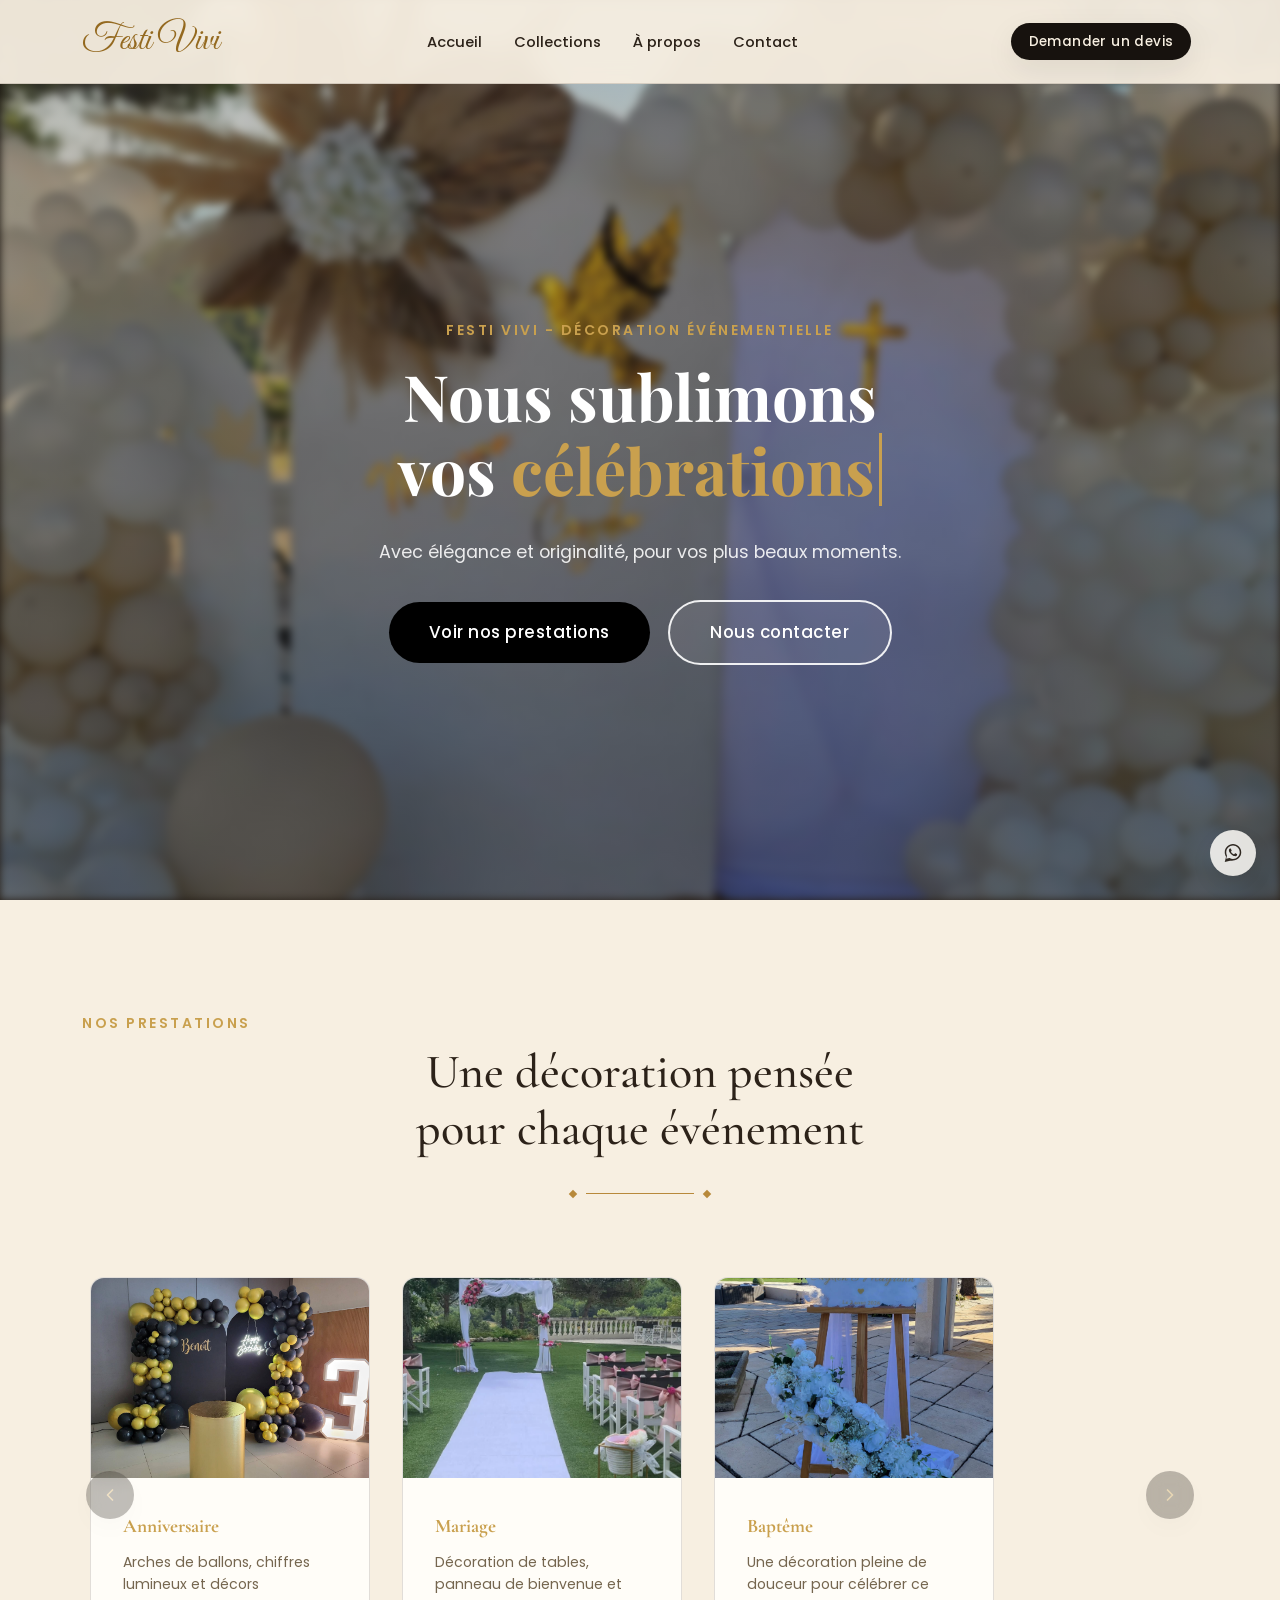
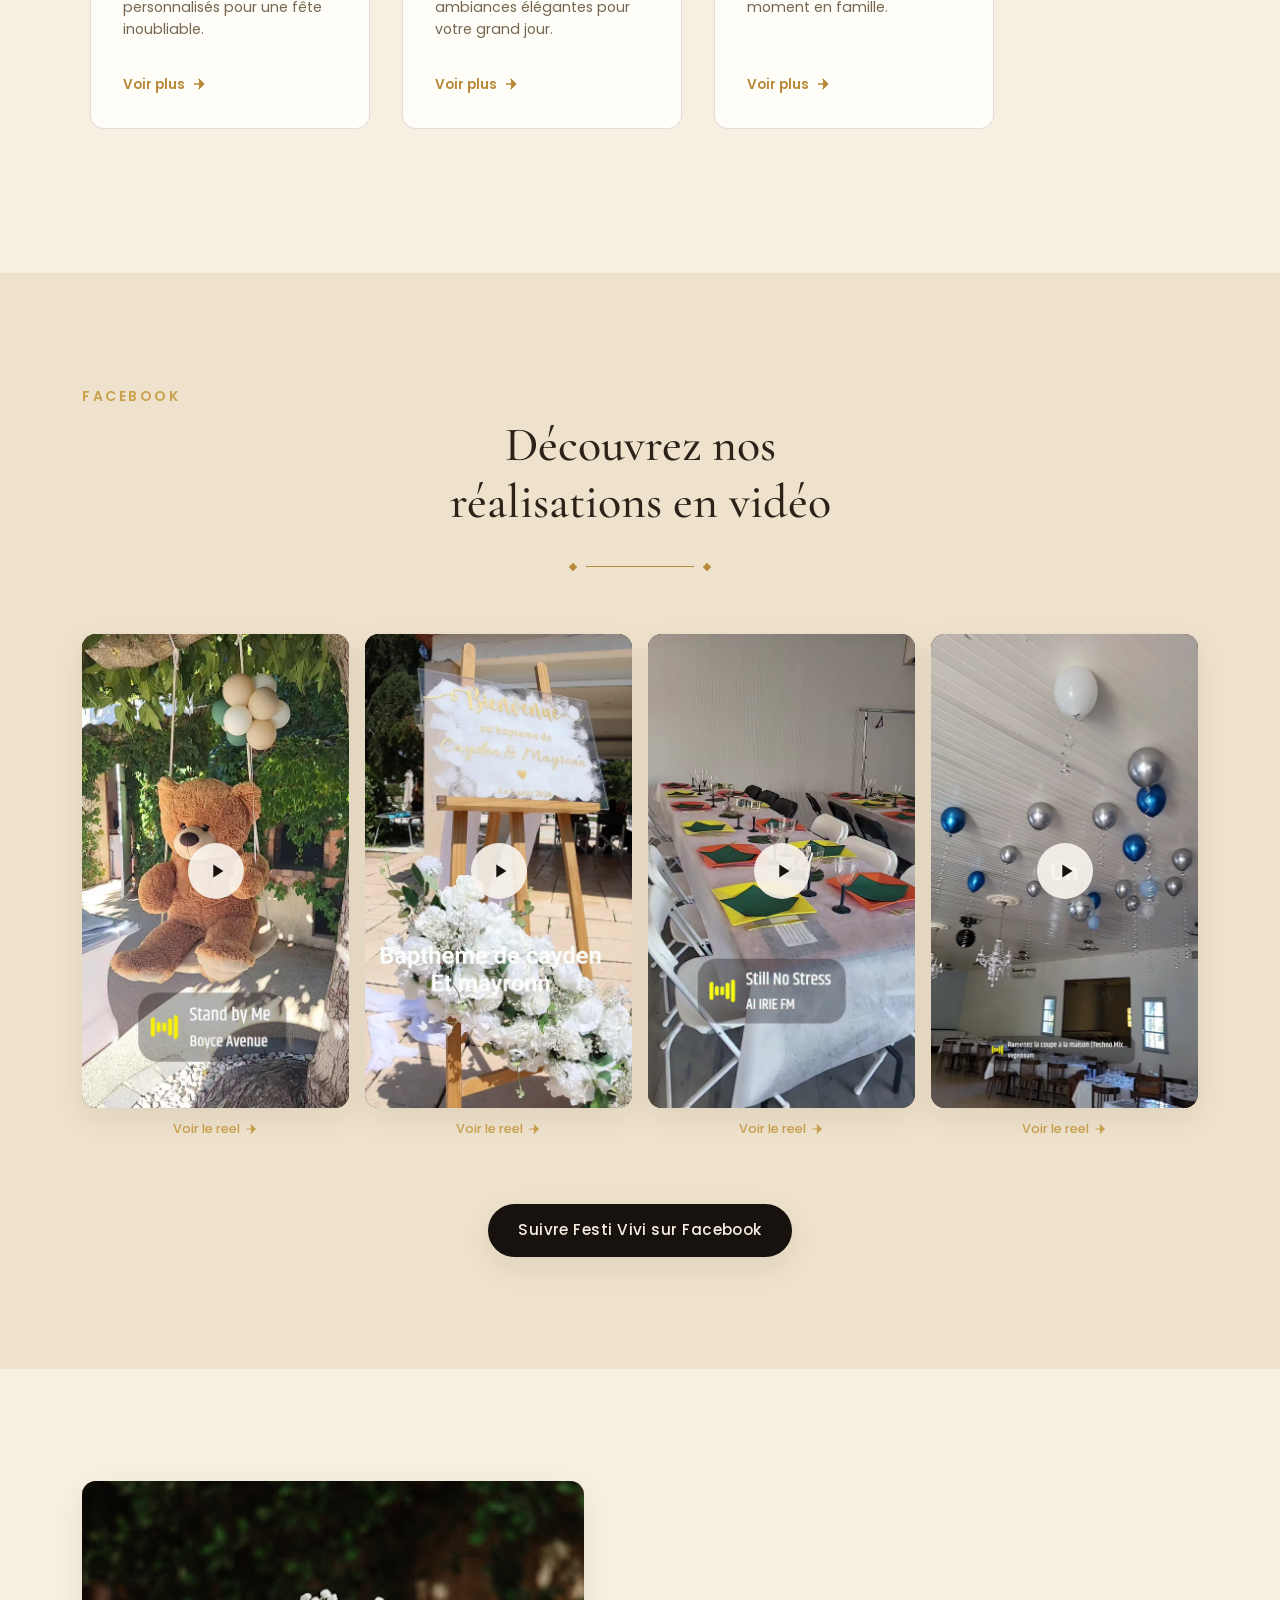
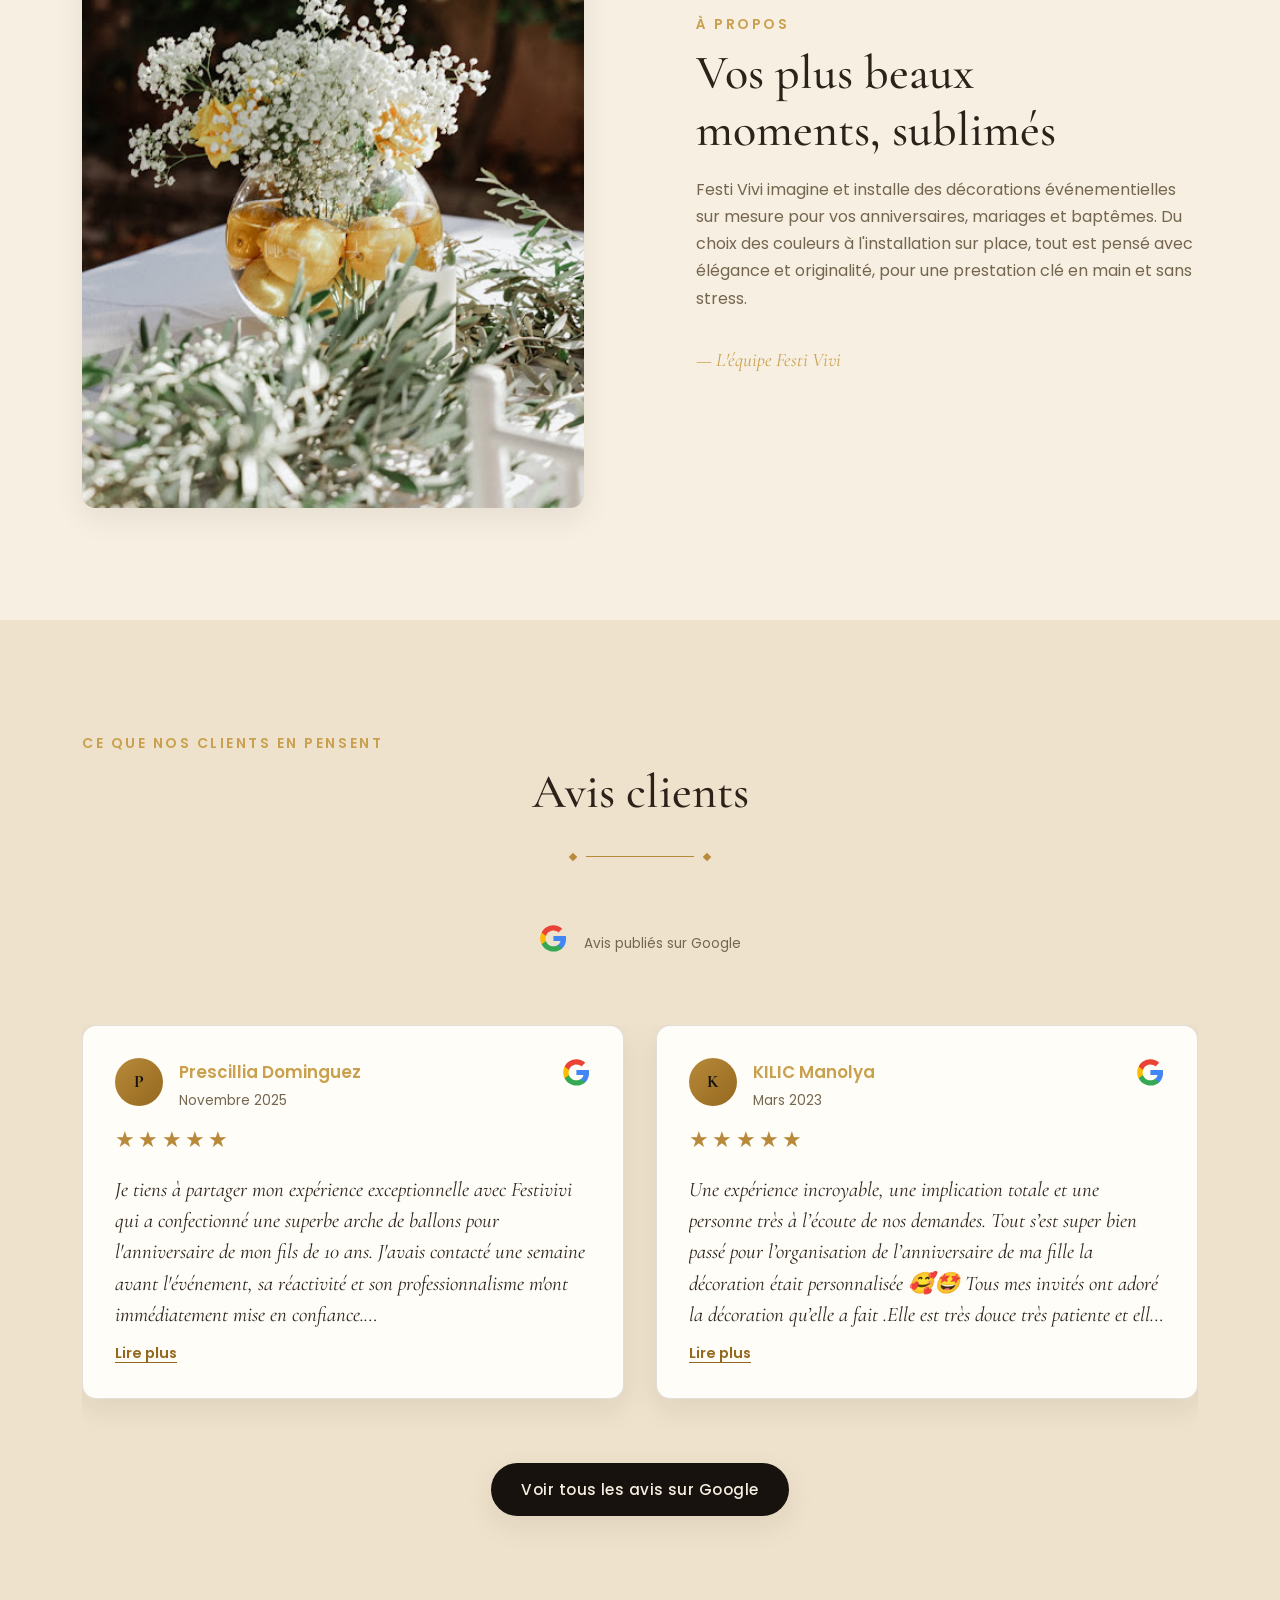
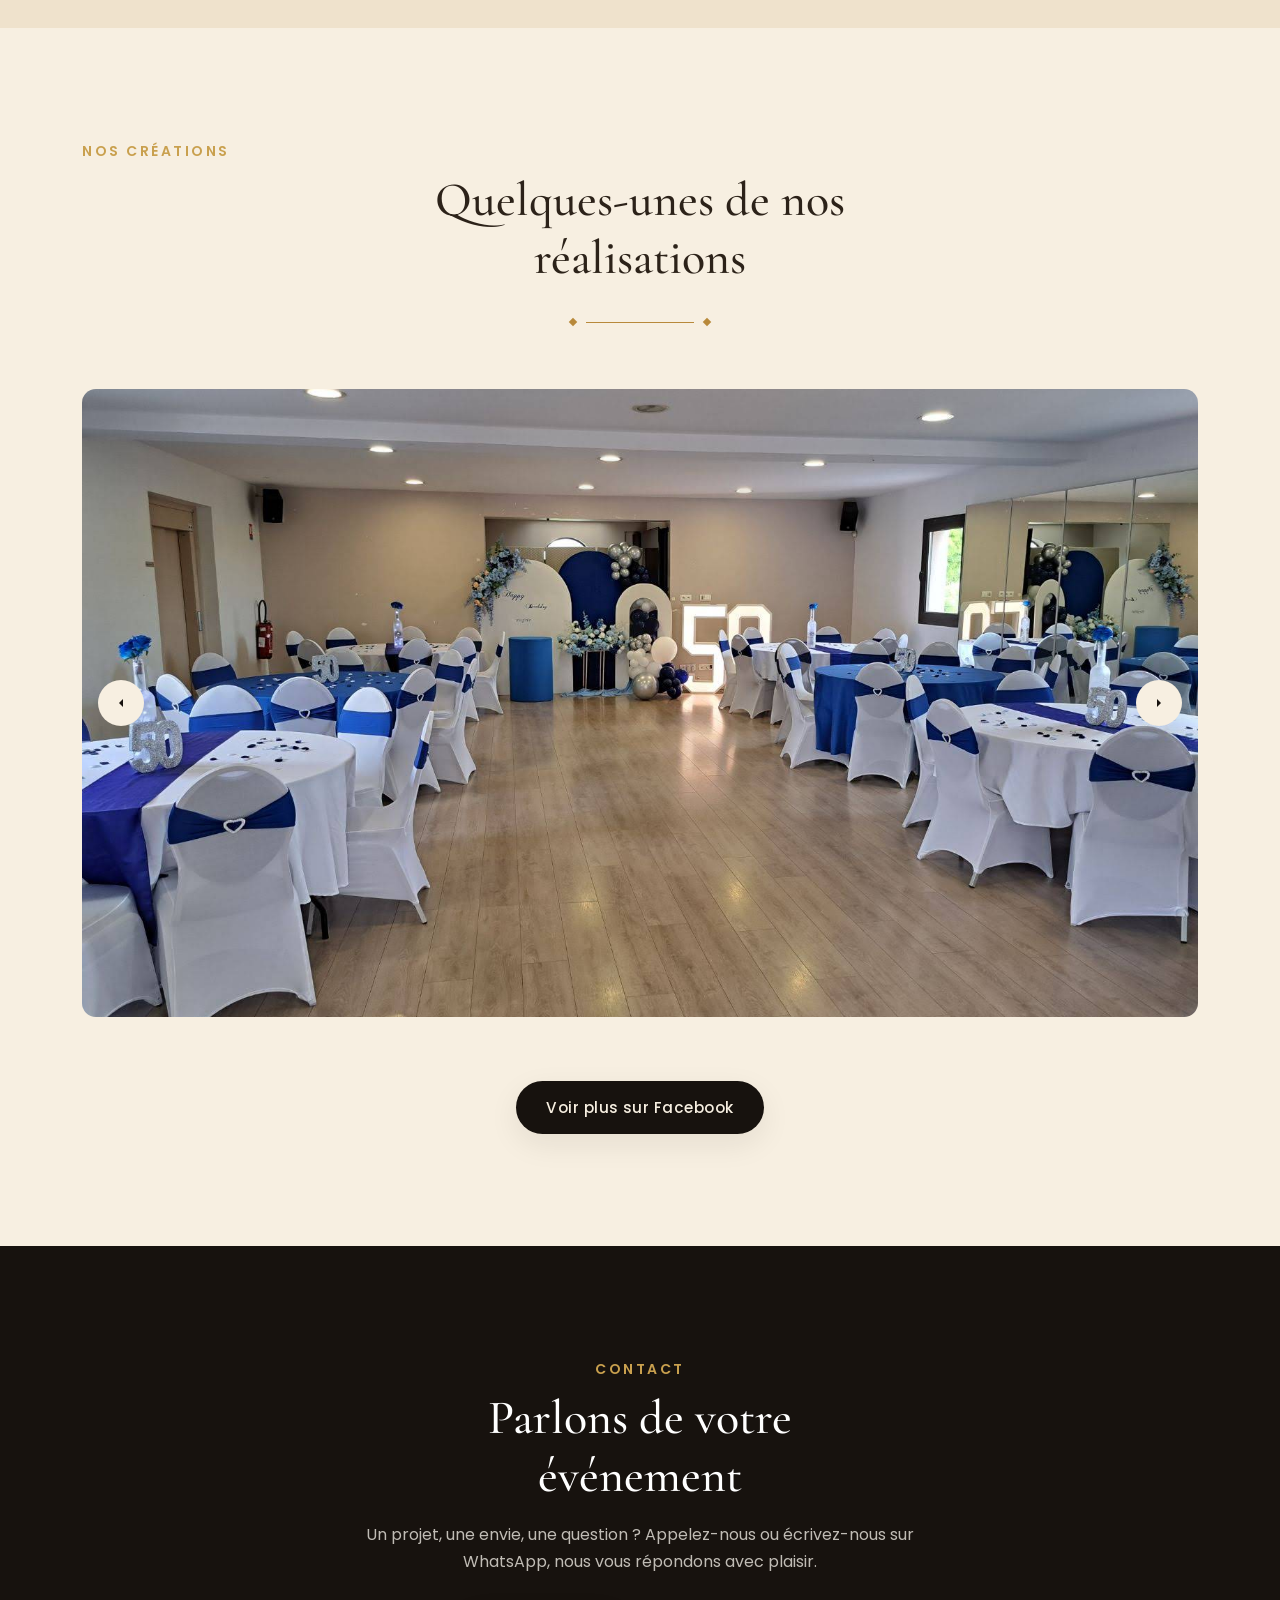
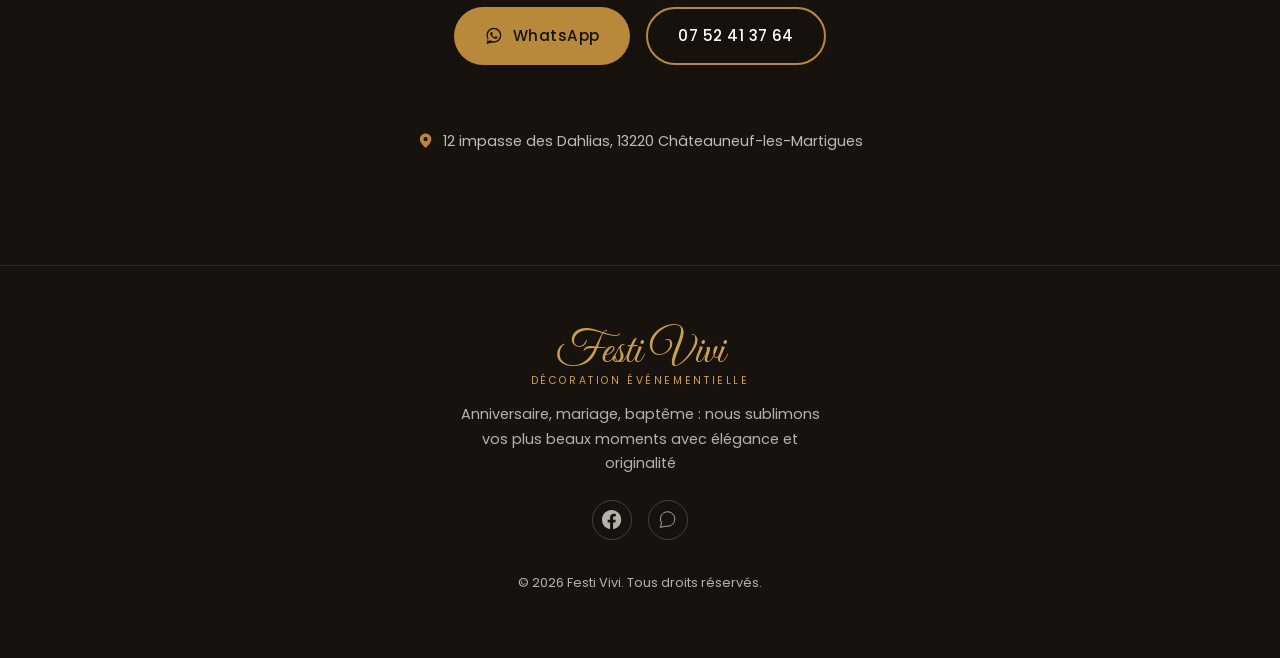
==== commit b109292c: "v1" ====
--- a/index.html
+++ b/index.html
@@ -34,7 +34,6 @@
           <ul class="main-nav__list">
             <li><a href="index.html" class="main-nav__link">Accueil</a></li>
             <li><a href="collections.html" class="main-nav__link">Collections</a></li>
-            <li><a href="#tarifs" class="main-nav__link">Tarifs</a></li>
             <li><a href="about.html" class="main-nav__link">À propos</a></li>
             <li><a href="contact.html" class="main-nav__link">Contact</a></li>
           </ul>
@@ -82,8 +81,10 @@
           <p class="hero__subtitle">
             Avec élégance et originalité, pour vos plus beaux moments.
           </p>
-          <a href="#tarifs" class="btn btn--gold hero__btn">Voir nos tarifs</a>
-          <a href="contact.html" class="btn btn--outline hero__btn">Nous contacter</a>
+          <div class="hero__actions">
+            <a href="#collections" class="btn btn--gold hero__btn">Voir nos prestations</a>
+            <a href="contact.html" class="btn btn--outline hero__btn">Nous contacter</a>
+          </div>
         </div>
       </section>
 
@@ -149,62 +150,8 @@
         </div>
       </section>
 
-      <!-- ============ TARIFS ============ -->
-      <section class="section pricing" id="tarifs">
-        <div class="container">
-          <p class="eyebrow">Nos prestations &amp; tarifs</p>
-          <h2 class="section__title">Des formules simples et claires</h2>
-          <div class="divider" aria-hidden="true"><span></span></div>
-
-          <ul class="pricing__grid">
-            <li class="price-card">
-              <h3 class="price-card__name">Arche XXL</h3>
-              <p class="price-card__price">400&nbsp;€</p>
-            </li>
-            <li class="price-card">
-              <h3 class="price-card__name">Chiffre lumineux</h3>
-              <p class="price-card__price">50&nbsp;€</p>
-            </li>
-            <li class="price-card">
-              <h3 class="price-card__name">Demi-arche</h3>
-              <p class="price-card__price">280&nbsp;€</p>
-            </li>
-            <li class="price-card">
-              <h3 class="price-card__name">Arche simple personnalisée</h3>
-              <p class="price-card__price">180&nbsp;€</p>
-            </li>
-            <li class="price-card">
-              <h3 class="price-card__name">Forfait arche + déco de 6 tables</h3>
-              <p class="price-card__price">500&nbsp;€</p>
-            </li>
-          </ul>
-          <p class="pricing__note">
-            Un projet particulier ? <a href="devis.html">Demandez un devis personnalisé</a>.
-          </p>
-
-          <ul class="perks">
-            <li class="perk">
-              <svg viewBox="0 0 24 24" aria-hidden="true"><path d="M6 3h12l4 6-10 12L2 9z" /><path d="M2 9h20" /><path d="m8 9 4 12 4-12-3-6" /></svg>
-              <span>Matériel de qualité</span>
-            </li>
-            <li class="perk">
-              <svg viewBox="0 0 24 24" aria-hidden="true"><path d="M19 14c1.49-1.46 3-3.21 3-5.5A5.5 5.5 0 0 0 16.5 3c-1.76 0-3 .5-4.5 2-1.5-1.5-2.74-2-4.5-2A5.5 5.5 0 0 0 2 8.5c0 2.3 1.5 4.05 3 5.5l7 7Z" /></svg>
-              <span>Décoration sur mesure</span>
-            </li>
-            <li class="perk">
-              <svg viewBox="0 0 24 24" aria-hidden="true"><polygon points="12 2 15.09 8.26 22 9.27 17 14.14 18.18 21.02 12 17.77 5.82 21.02 7 14.14 2 9.27 8.91 8.26 12 2" /></svg>
-              <span>Prestation clé en main</span>
-            </li>
-            <li class="perk">
-              <svg viewBox="0 0 24 24" aria-hidden="true"><path d="M20 10c0 6-8 12-8 12s-8-6-8-12a8 8 0 0 1 16 0Z" /><circle cx="12" cy="10" r="3" /></svg>
-              <span>Déplacement dans toute la région</span>
-            </li>
-          </ul>
-        </div>
-      </section>
-
       <!-- ============ REELS FACEBOOK ============ -->
-      <!-- ⚠️ À FAIRE : remplace les 4 liens REMPLACE_ID par les vrais reels de la page Festi Vivi
+      <!-- Liens des 4 reels Facebook déjà renseignés (même ordre que urls.txt)
            (ouvre un reel sur Facebook > clic droit sur la date > « Copier l'adresse du lien »).
            Les vidéos clip-1.mp4 à clip-4.mp4 se génèrent avec download_clips.py. -->
       <section class="section instagram" id="reels">
@@ -216,12 +163,12 @@
           <div class="instagram__grid">
             <figure class="ig-card">
               <div class="ig-card__media">
-                <video class="ig-card__video" muted loop playsinline preload="none" poster="assets/images/clip-1-poster.webp">
+                <video class="ig-card__video" muted loop playsinline preload="none" poster="assets/videos/clip-1-poster.webp">
                   <source src="assets/videos/clip-1.mp4" type="video/mp4" />
                 </video>
                 <button type="button" class="ig-card__play" aria-label="Lire la vidéo 1"><svg viewBox="0 0 24 24" aria-hidden="true"><path d="M8 5v14l11-7z" /></svg></button>
               </div>
-              <a class="ig-card__reel-link" href="https://www.facebook.com/reel/REMPLACE_ID_1" target="_blank" rel="noopener noreferrer">
+              <a class="ig-card__reel-link" href="https://www.facebook.com/reel/1017892534622003" target="_blank" rel="noopener noreferrer">
                 Voir le reel
                 <svg viewBox="0 0 24 24" fill="none" stroke="currentColor" stroke-width="2" stroke-linecap="round" stroke-linejoin="round" aria-hidden="true"><path d="M5 12h14" /><path d="m12 5 7 7-7 7" /></svg>
               </a>
@@ -229,12 +176,12 @@
 
             <figure class="ig-card">
               <div class="ig-card__media">
-                <video class="ig-card__video" muted loop playsinline preload="none" poster="assets/images/clip-2-poster.webp">
+                <video class="ig-card__video" muted loop playsinline preload="none" poster="assets/videos/clip-2-poster.webp">
                   <source src="assets/videos/clip-2.mp4" type="video/mp4" />
                 </video>
                 <button type="button" class="ig-card__play" aria-label="Lire la vidéo 2"><svg viewBox="0 0 24 24" aria-hidden="true"><path d="M8 5v14l11-7z" /></svg></button>
               </div>
-              <a class="ig-card__reel-link" href="https://www.facebook.com/reel/REMPLACE_ID_2" target="_blank" rel="noopener noreferrer">
+              <a class="ig-card__reel-link" href="https://www.facebook.com/reel/951956037923505" target="_blank" rel="noopener noreferrer">
                 Voir le reel
                 <svg viewBox="0 0 24 24" fill="none" stroke="currentColor" stroke-width="2" stroke-linecap="round" stroke-linejoin="round" aria-hidden="true"><path d="M5 12h14" /><path d="m12 5 7 7-7 7" /></svg>
               </a>
@@ -242,12 +189,12 @@
 
             <figure class="ig-card">
               <div class="ig-card__media">
-                <video class="ig-card__video" muted loop playsinline preload="none" poster="assets/images/clip-3-poster.webp">
+                <video class="ig-card__video" muted loop playsinline preload="none" poster="assets/videos/clip-3-poster.webp">
                   <source src="assets/videos/clip-3.mp4" type="video/mp4" />
                 </video>
                 <button type="button" class="ig-card__play" aria-label="Lire la vidéo 3"><svg viewBox="0 0 24 24" aria-hidden="true"><path d="M8 5v14l11-7z" /></svg></button>
               </div>
-              <a class="ig-card__reel-link" href="https://www.facebook.com/reel/REMPLACE_ID_3" target="_blank" rel="noopener noreferrer">
+              <a class="ig-card__reel-link" href="https://www.facebook.com/reel/2263779661687401" target="_blank" rel="noopener noreferrer">
                 Voir le reel
                 <svg viewBox="0 0 24 24" fill="none" stroke="currentColor" stroke-width="2" stroke-linecap="round" stroke-linejoin="round" aria-hidden="true"><path d="M5 12h14" /><path d="m12 5 7 7-7 7" /></svg>
               </a>
@@ -255,12 +202,12 @@
 
             <figure class="ig-card">
               <div class="ig-card__media">
-                <video class="ig-card__video" muted loop playsinline preload="none" poster="assets/images/clip-4-poster.webp">
+                <video class="ig-card__video" muted loop playsinline preload="none" poster="assets/videos/clip-4-poster.webp">
                   <source src="assets/videos/clip-4.mp4" type="video/mp4" />
                 </video>
                 <button type="button" class="ig-card__play" aria-label="Lire la vidéo 4"><svg viewBox="0 0 24 24" aria-hidden="true"><path d="M8 5v14l11-7z" /></svg></button>
               </div>
-              <a class="ig-card__reel-link" href="https://www.facebook.com/reel/REMPLACE_ID_4" target="_blank" rel="noopener noreferrer">
+              <a class="ig-card__reel-link" href="https://www.facebook.com/reel/569833822066147" target="_blank" rel="noopener noreferrer">
                 Voir le reel
                 <svg viewBox="0 0 24 24" fill="none" stroke="currentColor" stroke-width="2" stroke-linecap="round" stroke-linejoin="round" aria-hidden="true"><path d="M5 12h14" /><path d="m12 5 7 7-7 7" /></svg>
               </a>
@@ -288,6 +235,89 @@
             </p>
             <p class="approach__signature">— L'équipe Festi Vivi</p>
           </div>
+        </div>
+      </section>
+
+      <!-- ============ AVIS CLIENTS (Google) ============ -->
+      <!-- ⚠️ À FAIRE : remplace les [crochets] par les VRAIS avis de la fiche Google Festi Vivi
+           (mêmes nom, date, note et texte que sur Google Maps), et ajuste le nombre d'étoiles.
+           Duplique un <article class="review-card"> pour en ajouter. -->
+      <section class="section reviews" id="avis">
+        <div class="container">
+          <p class="eyebrow">Ce que nos clients en pensent</p>
+          <h2 class="section__title">Avis clients</h2>
+          <div class="divider" aria-hidden="true"><span></span></div>
+
+          <div class="reviews__summary">
+            <span class="reviews__google-icon"><svg viewBox="0 0 24 24" width="48" height="48" xmlns="http://www.w3.org/2000/svg" aria-hidden="true">
+                      <path d="M22.56 12.25c0-.78-.07-1.53-.2-2.25H12v4.26h5.92c-.26 1.37-1.04 2.53-2.21 3.31v2.77h3.57c2.08-1.92 3.28-4.74 3.28-8.09z" fill="#4285F4" />
+                      <path d="M12 23c2.97 0 5.46-.98 7.28-2.66l-3.57-2.77c-.98.66-2.23 1.06-3.71 1.06-2.86 0-5.29-1.93-6.16-4.53H2.18v2.84C3.99 20.53 7.7 23 12 23z" fill="#34A853" />
+                      <path d="M5.84 14.09c-.22-.66-.35-1.36-.35-2.09s.13-1.43.35-2.09V7.07H2.18C1.43 8.55 1 10.22 1 12s.43 3.45 1.18 4.93l2.85-2.22.81-.62z" fill="#FBBC05" />
+                      <path d="M12 5.38c1.62 0 3.06.56 4.21 1.64l3.15-3.15C17.45 2.09 14.97 1 12 1 7.7 1 3.99 3.47 2.18 7.07l3.66 2.84c.87-2.6 3.3-4.53 6.16-4.53z" fill="#EA4335" />
+                    </svg></span>
+            <div class="reviews__summary-details">
+              <p class="reviews__summary-text">Avis publiés sur Google</p>
+            </div>
+          </div>
+
+          <div class="reviews__grid">
+            <article class="review-card">
+              <div class="review-card__top">
+                <div class="review-card__header">
+                  <div class="review-card__identity">
+                    <span class="review-card__avatar" aria-hidden="true">P</span>
+                    <div class="review-card__review-id">
+                      <p class="review-card__author">Prescillia Dominguez</p>
+                      <p class="review-card__date">Novembre 2025</p>
+                    </div>
+                  </div>
+                  <div class="review-card__stars" aria-label="5 étoiles">★★★★★</div>
+                </div>
+                <div class="reviews__google-icon">
+                  <svg viewBox="0 0 24 24" width="48" height="48" xmlns="http://www.w3.org/2000/svg" aria-hidden="true">
+                      <path d="M22.56 12.25c0-.78-.07-1.53-.2-2.25H12v4.26h5.92c-.26 1.37-1.04 2.53-2.21 3.31v2.77h3.57c2.08-1.92 3.28-4.74 3.28-8.09z" fill="#4285F4" />
+                      <path d="M12 23c2.97 0 5.46-.98 7.28-2.66l-3.57-2.77c-.98.66-2.23 1.06-3.71 1.06-2.86 0-5.29-1.93-6.16-4.53H2.18v2.84C3.99 20.53 7.7 23 12 23z" fill="#34A853" />
+                      <path d="M5.84 14.09c-.22-.66-.35-1.36-.35-2.09s.13-1.43.35-2.09V7.07H2.18C1.43 8.55 1 10.22 1 12s.43 3.45 1.18 4.93l2.85-2.22.81-.62z" fill="#FBBC05" />
+                      <path d="M12 5.38c1.62 0 3.06.56 4.21 1.64l3.15-3.15C17.45 2.09 14.97 1 12 1 7.7 1 3.99 3.47 2.18 7.07l3.66 2.84c.87-2.6 3.3-4.53 6.16-4.53z" fill="#EA4335" />
+                    </svg>
+                </div>
+              </div>
+              <p class="review-card__text">Je tiens à partager mon expérience exceptionnelle avec Festivivi qui a confectionné une superbe arche de ballons pour l'anniversaire de mon fils de 10 ans. J'avais contacté une semaine avant l'événement, sa réactivité et son professionnalisme m'ont immédiatement mise en confiance. <br> <br>
+
+Dès notre premier échange, elle a su comprendre mes attentes et m'a proposé des idées créatives pour personnaliser l'arche selon le thème de la fête. Elle a pris le temps de m'expliquer les différentes options et a même partagé des exemples de son travail, ce qui m'a beaucoup rassurée. <br> <br>
+
+Le jour de l'anniversaire, nous avons découvert une arche de ballons tout simplement magnifique, qui a ébloui tant les enfants que les adultes. Les couleurs étaient éclatantes et l'agencement des ballons était parfait. En plus de cela, l’arche était d'une qualité remarquable et a tenu toute la journée et même plusieurs jours, ajoutant une touche festive à notre célébration. <br> <br>
+
+Je recommande vivement à quiconque qui cherche à ajouter une touche spéciale à un événement. Son talent, son écoute et sa passion pour son métier font toute la différence. Merci encore pour ce travail incroyable !</p>
+            </article>
+
+            <article class="review-card">
+              <div class="review-card__top">
+                <div class="review-card__header">
+                  <div class="review-card__identity">
+                    <span class="review-card__avatar" aria-hidden="true">K</span>
+                    <div class="review-card__review-id">
+                      <p class="review-card__author">KILIC Manolya</p>
+                      <p class="review-card__date">Mars 2023</p>
+                    </div>
+                  </div>
+                  <div class="review-card__stars" aria-label="5 étoiles">★★★★★</div>
+                </div>
+                <div class="reviews__google-icon">
+                  <svg viewBox="0 0 24 24" width="48" height="48" xmlns="http://www.w3.org/2000/svg" aria-hidden="true">
+                      <path d="M22.56 12.25c0-.78-.07-1.53-.2-2.25H12v4.26h5.92c-.26 1.37-1.04 2.53-2.21 3.31v2.77h3.57c2.08-1.92 3.28-4.74 3.28-8.09z" fill="#4285F4" />
+                      <path d="M12 23c2.97 0 5.46-.98 7.28-2.66l-3.57-2.77c-.98.66-2.23 1.06-3.71 1.06-2.86 0-5.29-1.93-6.16-4.53H2.18v2.84C3.99 20.53 7.7 23 12 23z" fill="#34A853" />
+                      <path d="M5.84 14.09c-.22-.66-.35-1.36-.35-2.09s.13-1.43.35-2.09V7.07H2.18C1.43 8.55 1 10.22 1 12s.43 3.45 1.18 4.93l2.85-2.22.81-.62z" fill="#FBBC05" />
+                      <path d="M12 5.38c1.62 0 3.06.56 4.21 1.64l3.15-3.15C17.45 2.09 14.97 1 12 1 7.7 1 3.99 3.47 2.18 7.07l3.66 2.84c.87-2.6 3.3-4.53 6.16-4.53z" fill="#EA4335" />
+                    </svg>
+                </div>
+              </div>
+              <p class="review-card__text">Une expérience incroyable, une implication totale et une personne très à l’écoute de nos demandes. Tout s’est super bien passé pour l’organisation de l’anniversaire de ma fille la décoration était personnalisée 🥰🤩 Tous mes invités ont adoré la décoration qu’elle a fait .Elle est très douce très patiente et elle essaie de s’adapter à tous les budgets ! Vraiment un contact a ne pas négliger lorsque l’on organise un événement ! Un grand MERCI et bravo vous êtes au top
+A l’année prochaine 🥳</p>
+            </article>
+          </div>
+
+          <a href="https://maps.app.goo.gl/cxccLhbjkw4Xo4D17" target="_blank" rel="noopener noreferrer" class="btn btn--gold reviews__btn">Voir tous les avis sur Google</a>
         </div>
       </section>
 
--- a/festivivi.css
+++ b/festivivi.css
@@ -44,13 +44,11 @@
 
 /* ---------- Boutons lisibles sur fond sombre ---------- */
 
-.hero .btn--gold,
 .contact .btn--gold {
   background: var(--color-gold);
   color: var(--color-ink);
 }
 
-.hero .btn--gold:hover,
 .contact .btn--gold:hover {
   background: var(--color-cream);
 }
@@ -188,4 +186,55 @@
   .perk {
     justify-content: flex-start;
   }
+}
+
+/* ---------- Boutons du hero (même style que Le Petit Atelier) ---------- */
+
+.hero__actions {
+  display: flex;
+  flex-direction: column;
+  align-items: center;
+  gap: 1.1rem;
+}
+
+.hero__actions .btn {
+  margin: 0;
+  font-size: 1.05rem;
+  padding: 0.95em 2.4em;
+}
+
+@media (min-width: 641px) {
+  .hero__actions {
+    flex-direction: row;
+    justify-content: center;
+  }
+}
+
+.hero .btn--gold {
+  background: #000;
+  color: var(--color-white);
+  box-shadow: none;
+}
+
+.hero .btn--gold:hover {
+  background: var(--color-gold-dark);
+}
+
+.hero .btn--outline {
+  border-color: rgba(255, 255, 255, 0.9);
+  color: var(--color-white);
+  background: rgba(255, 255, 255, 0.08);
+}
+
+.hero .btn--outline:hover {
+  background: var(--color-white);
+  color: var(--color-ink);
+}
+
+/* ---------- Avis Google ---------- */
+
+.reviews__btn {
+  display: flex;
+  width: fit-content;
+  margin: var(--space-md) auto 0;
 }
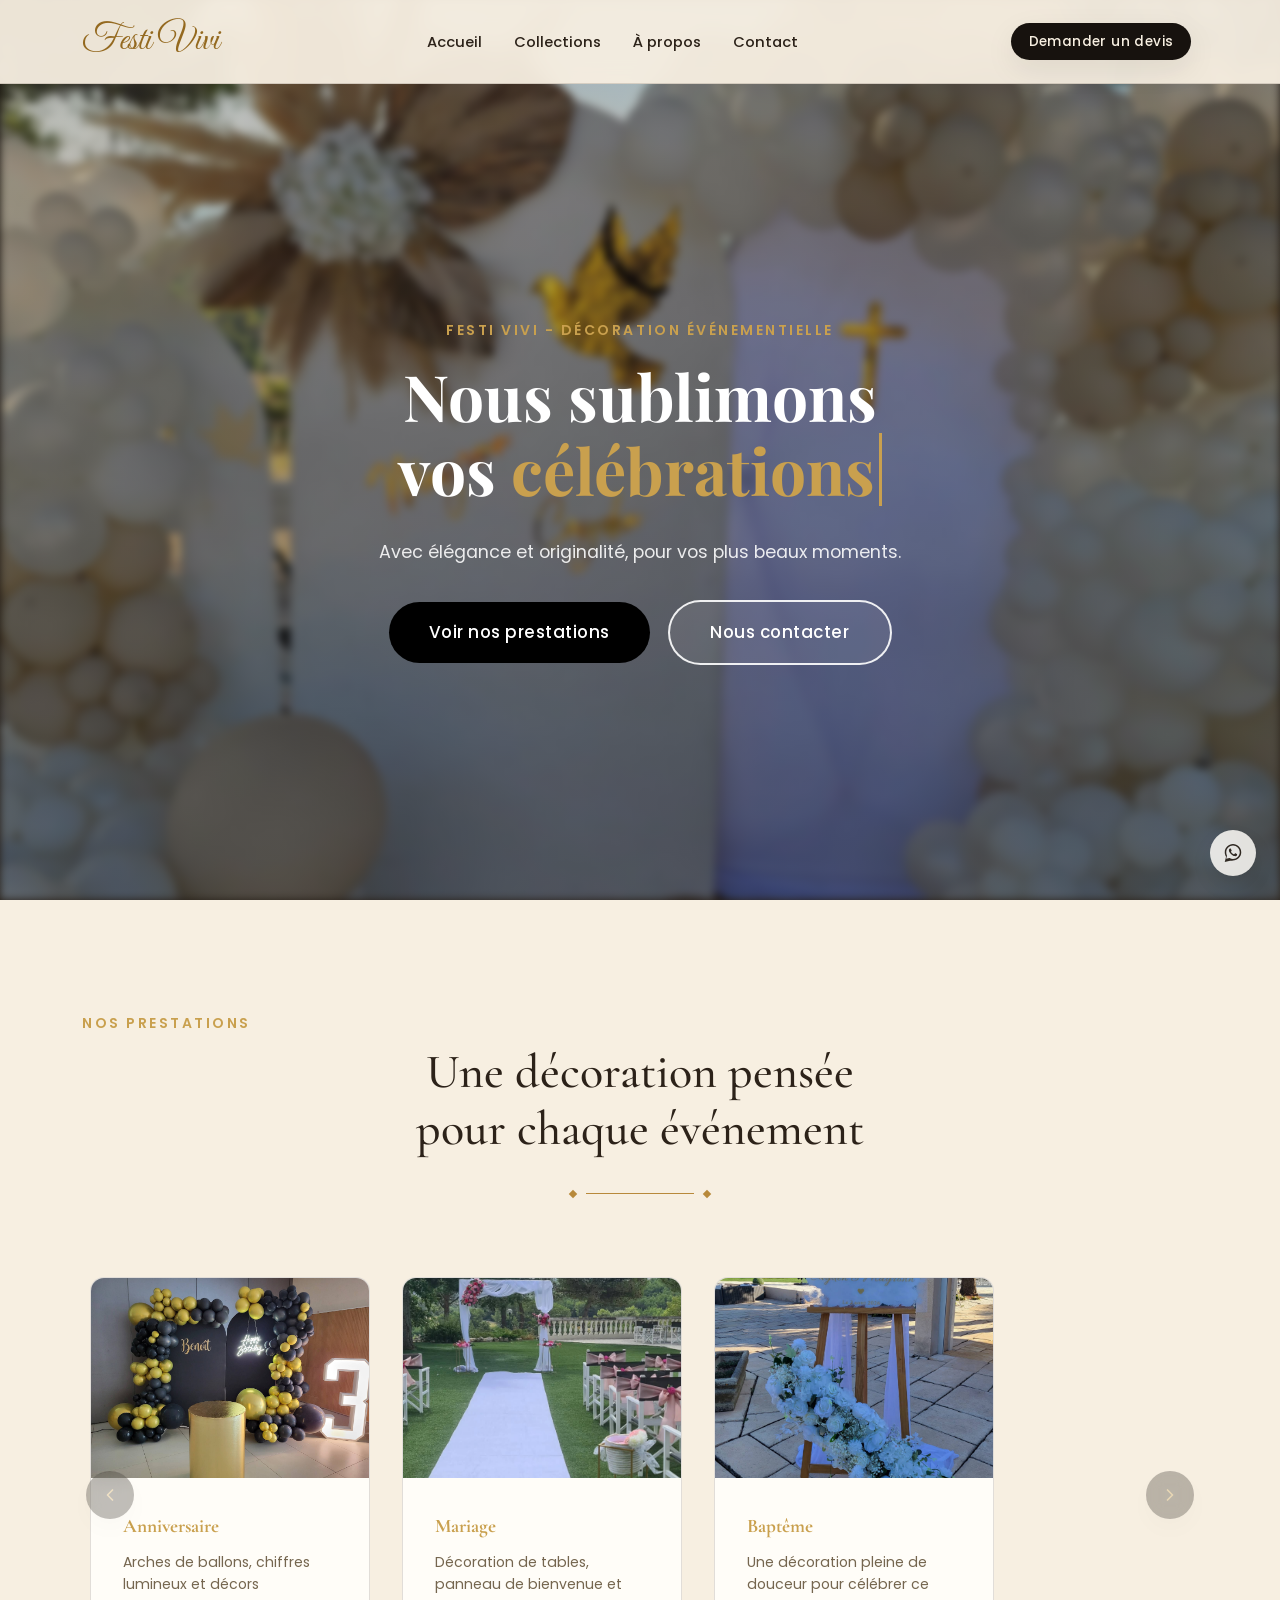
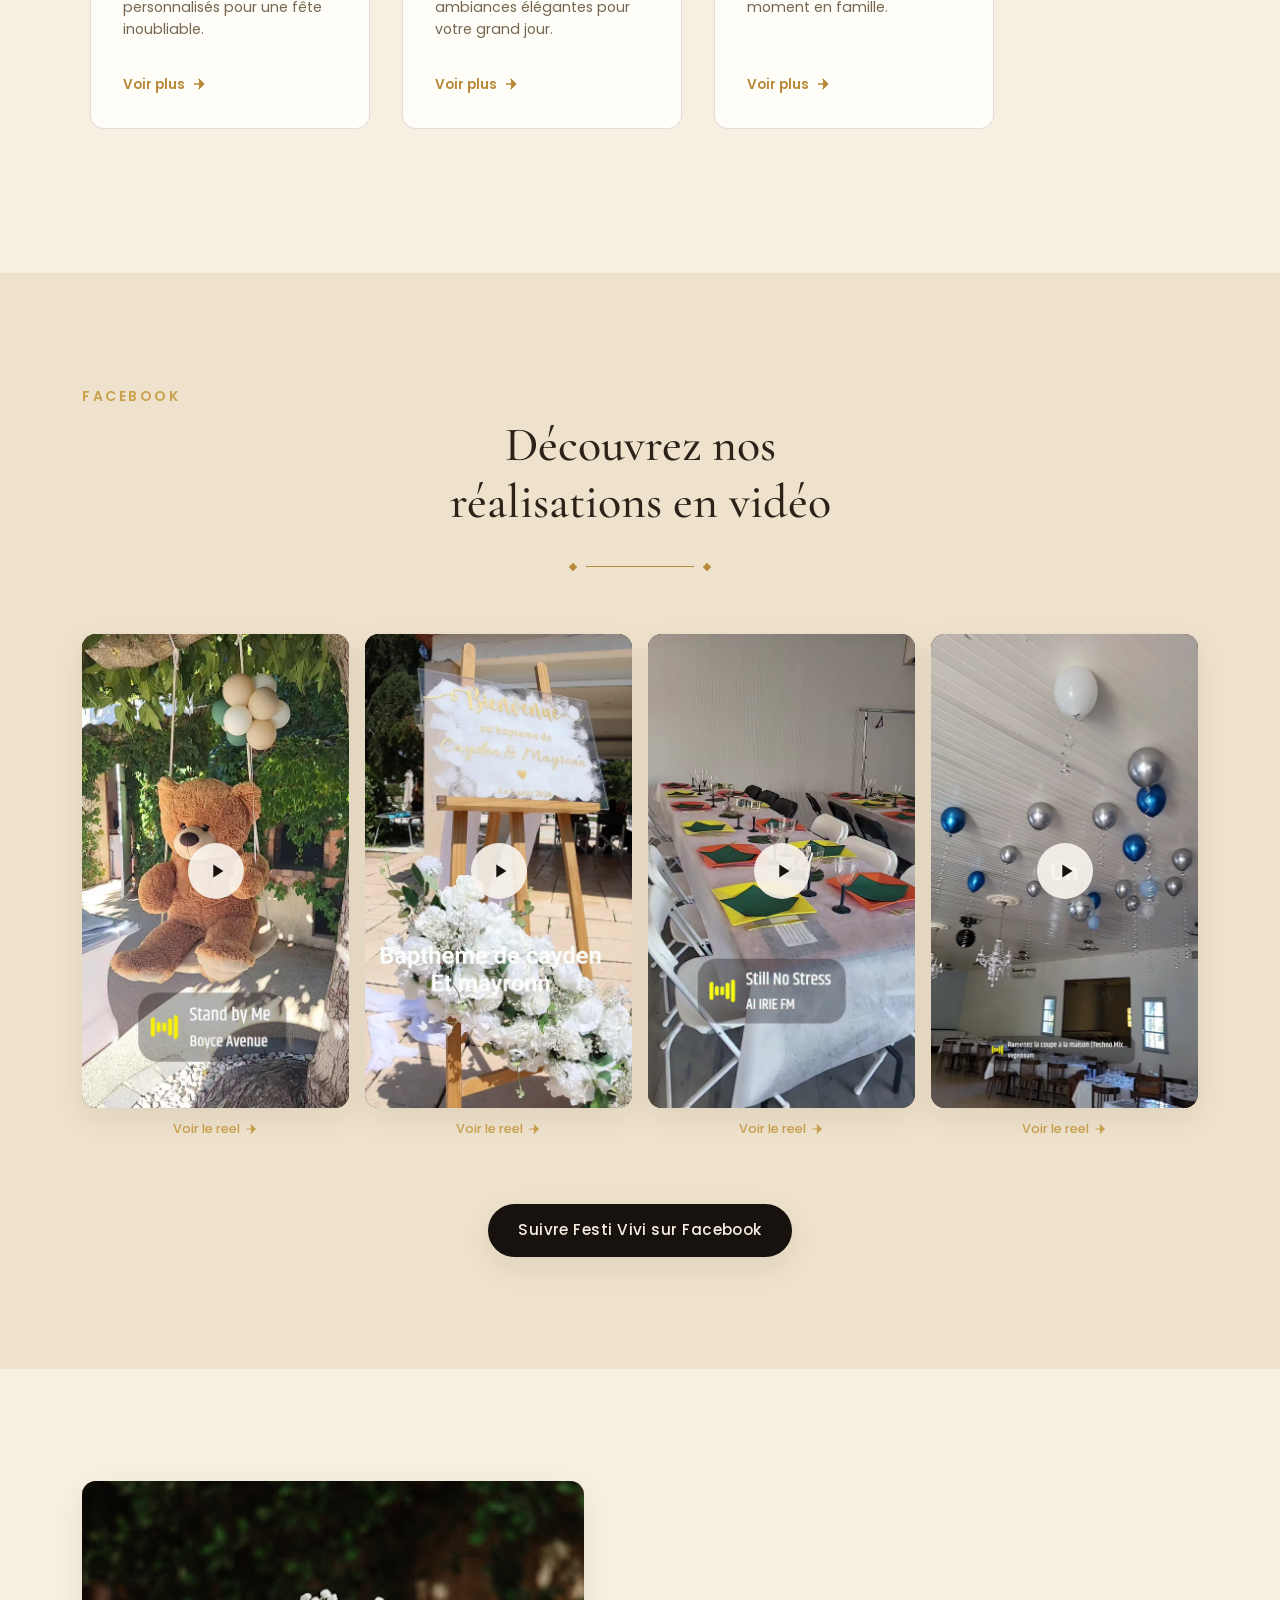
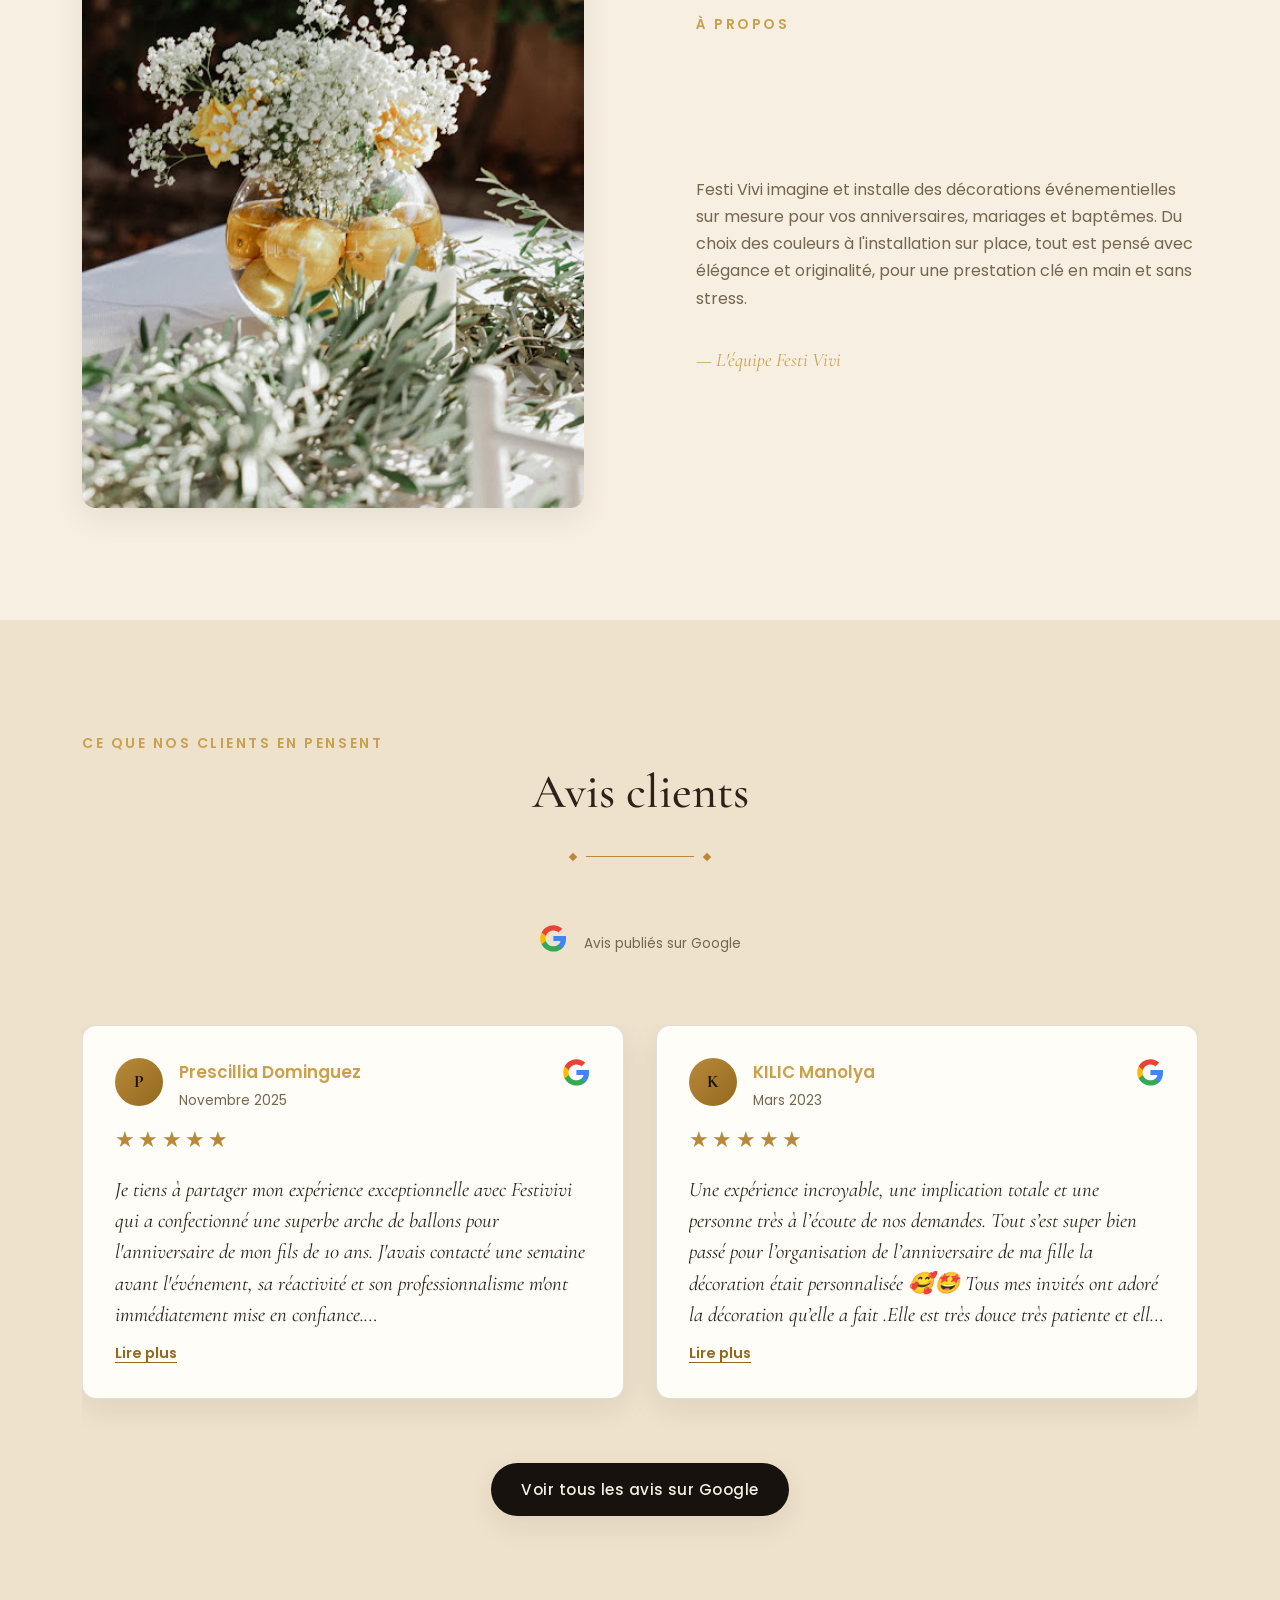
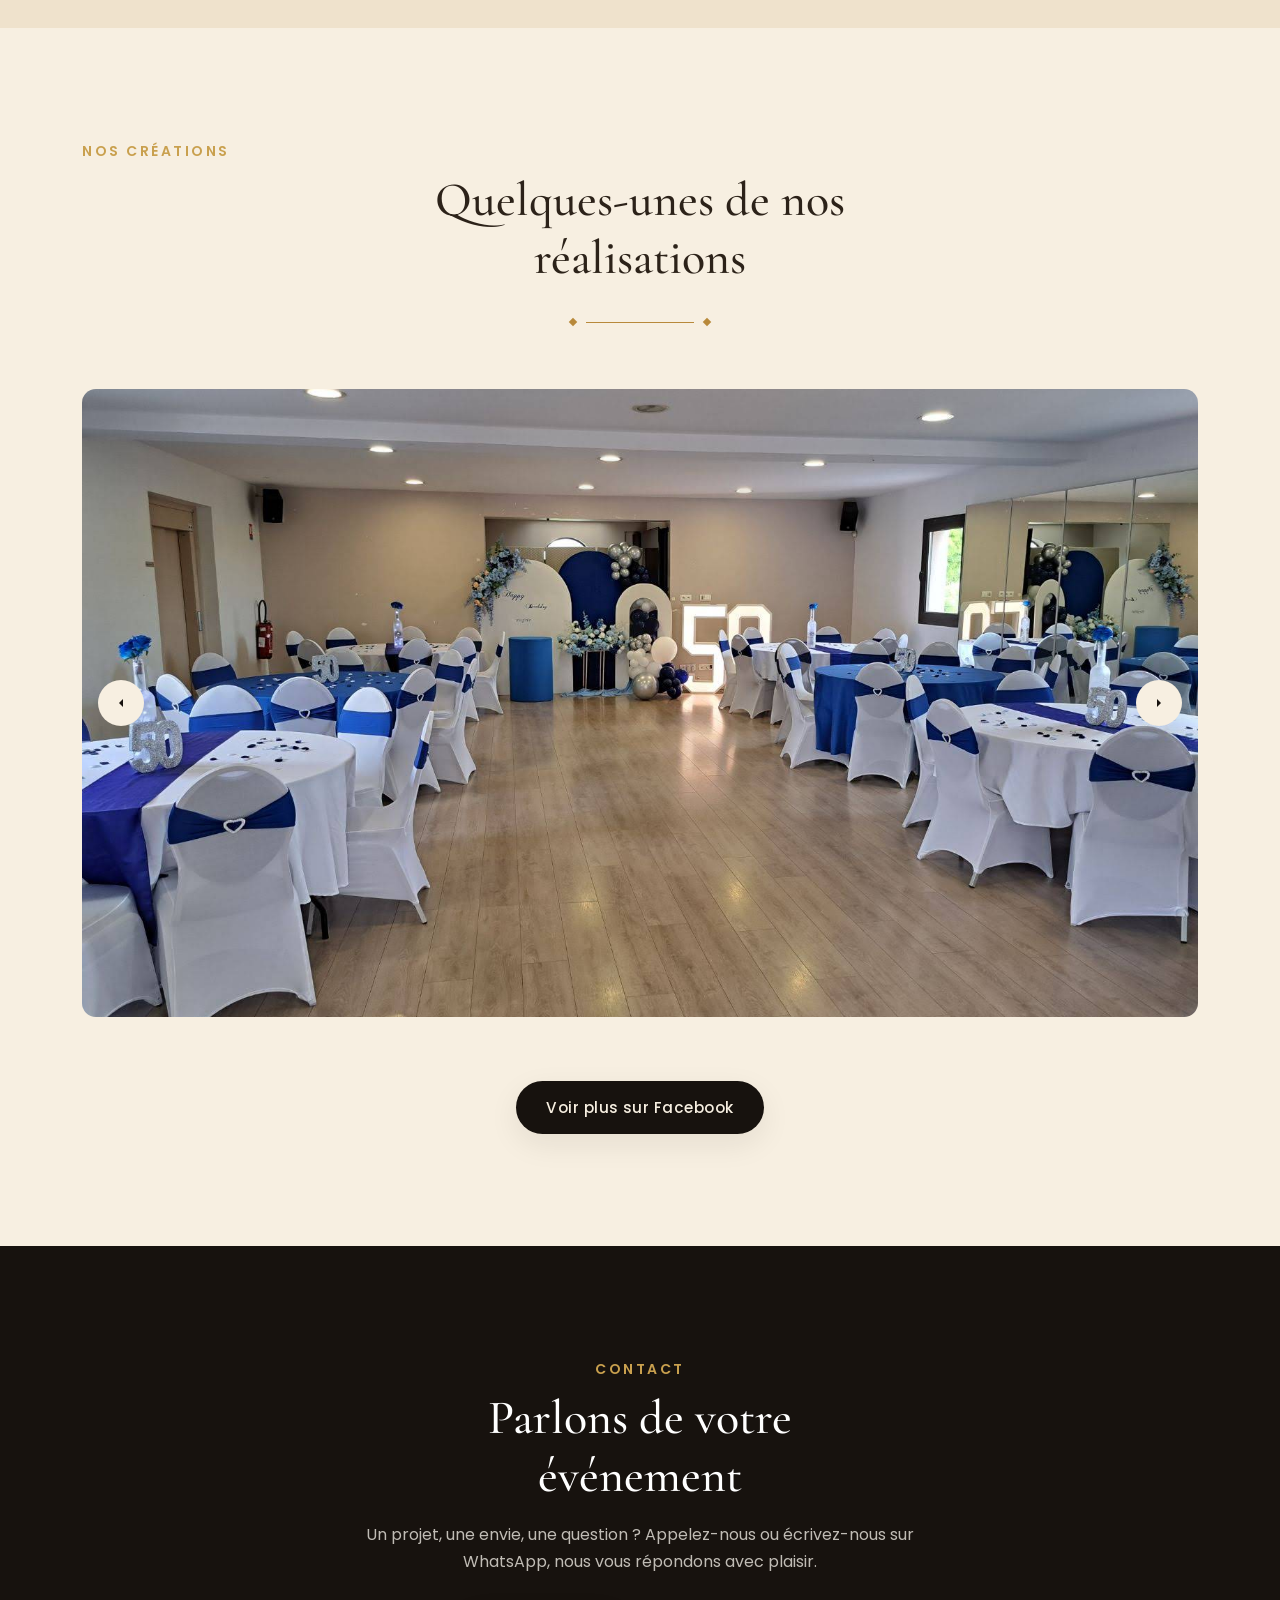
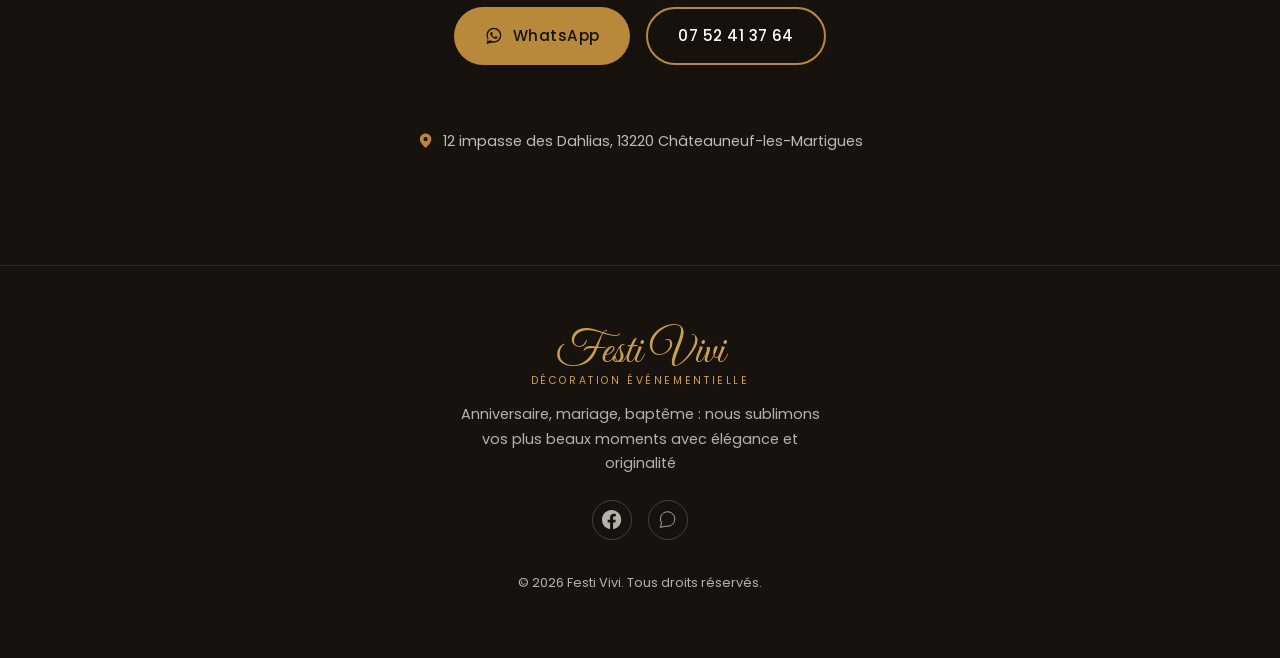
==== commit cb986ddd: "added burger menu cta" ====
--- a/index.html
+++ b/index.html
@@ -36,6 +36,9 @@
             <li><a href="collections.html" class="main-nav__link">Collections</a></li>
             <li><a href="about.html" class="main-nav__link">À propos</a></li>
             <li><a href="contact.html" class="main-nav__link">Contact</a></li>
+            <li class="main-nav__cta-item">
+              <a href="devis.html" class="btn btn--gold btn--small">Demander un devis</a>
+            </li>
           </ul>
         </nav>
 
